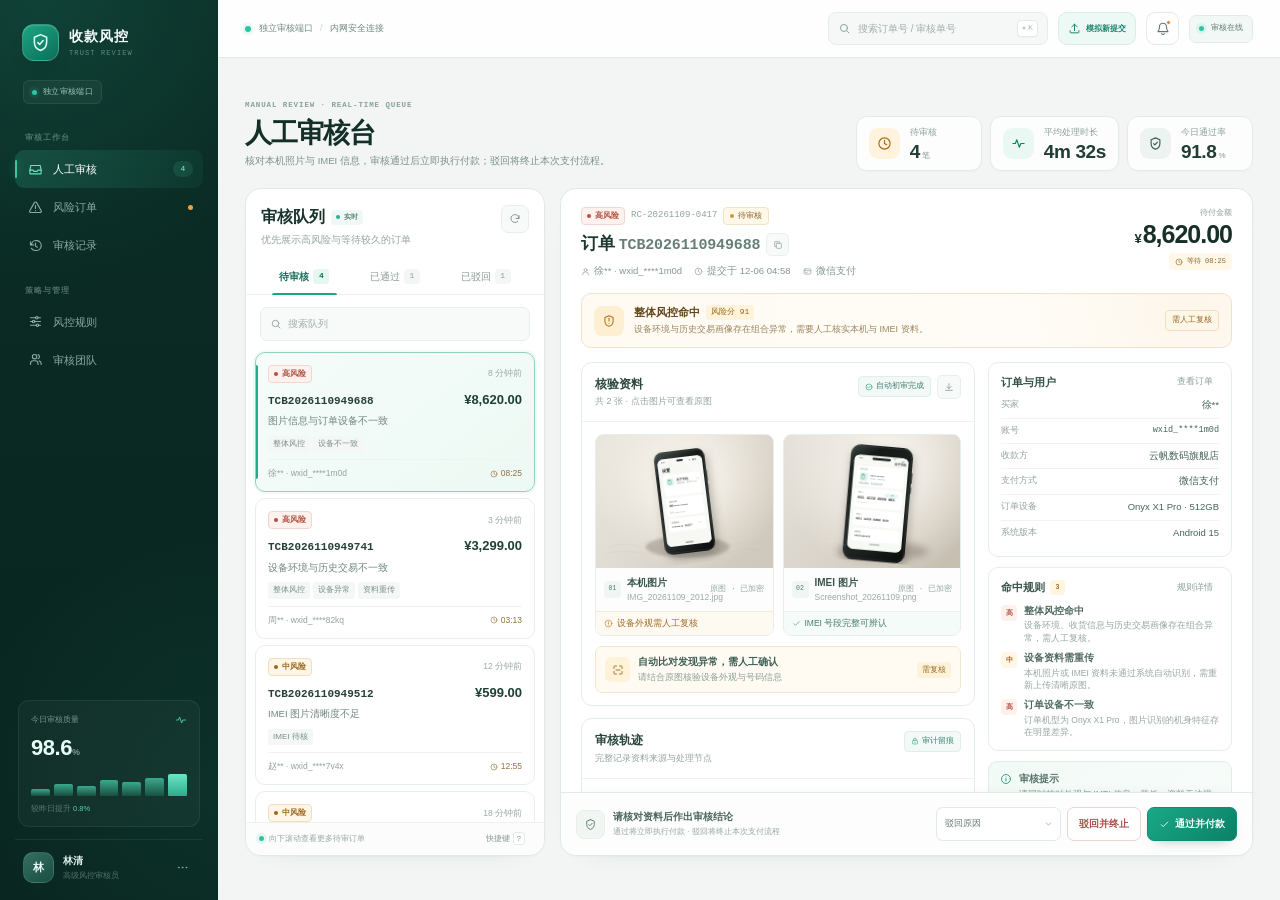
==== review.html @ c455c2e0 "Publish payment risk review prototype" ====
<!doctype html>
<html lang="zh-CN">
<head>
  <meta charset="utf-8">
  <meta name="viewport" content="width=device-width, initial-scale=1">
  <meta name="theme-color" content="#0b2b26">
  <title>人工审核台 · 收款风控</title>
  <link rel="stylesheet" href="assets/styles.css">
</head>
<body class="admin-page">
  <div class="admin-shell">
    <aside class="admin-sidebar">
      <a class="admin-brand" href="review.html" aria-label="收款风控审核台首页">
        <span class="brand-symbol" data-icon="shield-check"></span>
        <span class="brand-copy">
          <strong>收款风控</strong>
          <small>TRUST REVIEW</small>
        </span>
      </a>

      <div class="port-badge">
        <span class="port-live-dot"></span>
        独立审核端口
      </div>

      <nav class="side-nav" aria-label="主导航">
        <p class="side-label">审核工作台</p>
        <button class="side-link is-active" type="button" data-nav="review">
          <span class="side-link-icon" data-icon="inbox"></span>
          <span>人工审核</span>
          <span class="side-count" id="sidePendingCount">0</span>
        </button>
        <button class="side-link" type="button" data-nav="risk">
          <span class="side-link-icon" data-icon="alert-triangle"></span>
          <span>风险订单</span>
          <span class="nav-dot"></span>
        </button>
        <button class="side-link" type="button" data-nav="records">
          <span class="side-link-icon" data-icon="history"></span>
          <span>审核记录</span>
        </button>

        <p class="side-label side-label--spaced">策略与管理</p>
        <button class="side-link" type="button" data-nav="rules">
          <span class="side-link-icon" data-icon="sliders"></span>
          <span>风控规则</span>
        </button>
        <button class="side-link" type="button" data-nav="team">
          <span class="side-link-icon" data-icon="users"></span>
          <span>审核团队</span>
        </button>
      </nav>

      <div class="side-quality">
        <div class="quality-head">
          <span>今日审核质量</span>
          <span data-icon="activity"></span>
        </div>
        <strong>98.6<small>%</small></strong>
        <div class="quality-bars" aria-hidden="true">
          <span style="height: 32%"></span><span style="height: 53%"></span><span style="height: 44%"></span><span style="height: 69%"></span><span style="height: 58%"></span><span style="height: 78%"></span><span style="height: 92%"></span>
        </div>
        <p>较昨日提升 <span>0.8%</span></p>
      </div>

      <div class="sidebar-user">
        <span class="reviewer-avatar">林</span>
        <div>
          <strong>林清</strong>
          <span>高级风控审核员</span>
        </div>
        <button class="side-more" type="button" aria-label="更多账户选项" data-icon="more"></button>
      </div>
    </aside>

    <div class="admin-workspace">
      <header class="admin-topbar">
        <div class="topbar-environment">
          <span class="environment-dot"></span>
          <span class="env-label">独立审核端口</span>
          <span class="environment-divider">/</span>
          <span class="env-extra">内网安全连接</span>
        </div>
        <div class="topbar-actions">
          <label class="global-search">
            <span data-icon="search"></span>
            <input id="globalSearch" type="search" placeholder="搜索订单号 / 审核单号" autocomplete="off">
            <kbd>⌘ K</kbd>
          </label>
          <button class="apply-new-case" id="newSubmittedCase" type="button" title="模拟用户从支付页提交资料">
            <span data-icon="upload"></span>
            <span class="utility-label">模拟新提交</span>
          </button>
          <button class="topbar-icon" id="notificationButton" type="button" aria-label="审核通知">
            <span data-icon="bell"></span>
            <i class="notification-dot"></i>
          </button>
          <span class="topbar-online"><i></i>审核在线</span>
        </div>
      </header>

      <main class="admin-content">
        <section class="admin-heading">
          <div class="admin-heading-copy">
            <p class="admin-eyebrow">MANUAL REVIEW · REAL-TIME QUEUE</p>
            <h1>人工审核台</h1>
            <p>核对本机照片与 IMEI 信息，审核通过后立即执行付款；驳回将终止本次支付流程。</p>
          </div>
          <div class="admin-metrics">
            <article class="admin-metric">
              <span class="metric-icon metric-icon--amber" data-icon="clock"></span>
              <div><span>待审核</span><strong id="metricPending">0<small>笔</small></strong></div>
            </article>
            <article class="admin-metric">
              <span class="metric-icon metric-icon--mint" data-icon="activity"></span>
              <div><span>平均处理时长</span><strong>4m 32s</strong></div>
            </article>
            <article class="admin-metric">
              <span class="metric-icon metric-icon--ink" data-icon="shield-check"></span>
              <div><span>今日通过率</span><strong>91.8<small>%</small></strong></div>
            </article>
          </div>
        </section>

        <section class="review-workbench" aria-label="人工审核工作区">
          <aside class="queue-panel">
            <header class="queue-header">
              <div>
                <div class="queue-title-line">
                  <h2>审核队列</h2>
                  <span class="live-tag"><i></i>实时</span>
                </div>
                <p>优先展示高风险与等待较久的订单</p>
              </div>
              <button class="queue-refresh" id="refreshQueue" type="button" aria-label="刷新审核队列">
                <span data-icon="refresh"></span>
              </button>
            </header>

            <div class="queue-tabs" role="tablist" aria-label="按审核状态筛选">
              <button class="queue-tab is-active" type="button" role="tab" aria-selected="true" data-filter="pending">
                待审核 <span id="pendingTabCount">0</span>
              </button>
              <button class="queue-tab" type="button" role="tab" aria-selected="false" data-filter="approved">
                已通过 <span id="approvedTabCount">0</span>
              </button>
              <button class="queue-tab" type="button" role="tab" aria-selected="false" data-filter="rejected">
                已驳回 <span id="rejectedTabCount">0</span>
              </button>
            </div>

            <label class="queue-search">
              <span data-icon="search"></span>
              <input id="queueSearch" type="search" placeholder="搜索队列" autocomplete="off">
            </label>

            <div class="queue-list" id="queueList" role="list" aria-live="polite"></div>

            <footer class="queue-footer">
              <span><i></i>队列状态已同步</span>
              <button type="button" id="queueHelp">快捷键 <kbd>?</kbd></button>
            </footer>
          </aside>

          <section class="case-panel" id="casePanel" aria-label="审核详情" aria-live="polite">
            <div class="case-loading">
              <span class="spinner"></span>
              正在载入审核资料…
            </div>
          </section>
        </section>
      </main>
    </div>
  </div>

  <dialog class="admin-dialog" id="decisionDialog" aria-labelledby="decisionDialogTitle">
    <div class="admin-dialog-body">
      <div class="dialog-icon" id="decisionDialogIcon"><span data-icon="check"></span></div>
      <p class="dialog-eyebrow" id="decisionDialogEyebrow">APPROVE &amp; PAY</p>
      <h2 id="decisionDialogTitle">确认审核通过？</h2>
      <p class="dialog-lead" id="decisionDialogLead">通过后将立即执行付款，此操作无法撤销。</p>
      <div class="dialog-order-summary">
        <div><span>订单号</span><strong id="dialogOrderNo">TCB2026110949852</strong></div>
        <div><span>支付金额</span><strong id="dialogAmount">¥1,683.00</strong></div>
      </div>
      <div class="dialog-reason is-hidden" id="dialogRejectReason">
        <span>驳回原因</span>
        <strong>—</strong>
      </div>
      <label class="dialog-field">
        <span>审核备注 <em>选填</em></span>
        <textarea id="reviewerNote" rows="3" placeholder="补充说明审核判断，仅内部可见"></textarea>
      </label>
      <div class="admin-dialog-actions">
        <button class="admin-btn admin-btn--secondary" type="button" id="cancelDecision">取消</button>
        <button class="admin-btn admin-btn--primary" type="button" id="confirmDecision">确认通过并付款</button>
      </div>
    </div>
  </dialog>

  <dialog class="image-dialog" id="imageDialog" aria-labelledby="imageDialogTitle">
    <header class="image-dialog-header">
      <div>
        <p>EVIDENCE ORIGINAL</p>
        <h2 id="imageDialogTitle">本机图片</h2>
      </div>
      <div class="image-dialog-tools">
        <span id="imageDimensions">原始画质 · 已加密</span>
        <button type="button" id="closeImageDialog" aria-label="关闭原图">
          <span data-icon="x"></span>
        </button>
      </div>
    </header>
    <div class="image-dialog-stage">
      <img id="imageDialogImage" alt="核验资料原图">
    </div>
    <footer class="image-dialog-footer">
      <div><i></i>审核资料仅限本次核验使用，请勿截屏外传</div>
      <button type="button" id="approveFromImage">通过并付款</button>
    </footer>
  </dialog>

  <div class="admin-toast" id="adminToast" role="status" aria-live="polite"></div>

  <script src="assets/icons.js"></script>
  <script src="assets/store.js"></script>
  <script src="assets/admin.js"></script>
</body>
</html>
---- assets/styles.css ----
/* ==========================================================================
   Payment risk review prototype
   Shared tokens, mobile payment flow and review states
   ========================================================================== */

:root {
  --ink: #142b25;
  --ink-soft: #355149;
  --muted: #6c8179;
  --muted-light: #91a49d;
  --line: #dfeae5;
  --line-strong: #cbdcd4;
  --canvas: #f1f6f3;
  --surface: #ffffff;
  --mint-50: #f1faf6;
  --mint-100: #e2f6ee;
  --mint-200: #c5eddf;
  --mint-500: #27ba93;
  --mint-600: #13a381;
  --mint-700: #0b8068;
  --mint-800: #0c5a4a;
  --green-950: #082f27;
  --pay-green: #24c6a4;
  --pay-green-deep: #0ca684;
  --amber: #b46b09;
  --amber-soft: #fff5df;
  --amber-line: #f1ddb6;
  --danger: #c94b40;
  --danger-soft: #fff0ed;
  --danger-line: #f3d0ca;
  --success: #13846d;
  --success-soft: #e8f8f1;
  --shadow-sm: 0 1px 2px rgba(14, 52, 42, 0.04), 0 6px 18px -14px rgba(14, 52, 42, 0.24);
  --shadow-card: 0 24px 60px -34px rgba(11, 56, 44, 0.28), 0 2px 6px rgba(11, 56, 44, 0.04);
  --shadow-float: 0 18px 50px -20px rgba(8, 47, 39, 0.4);
  --radius-xl: 28px;
  --radius-lg: 22px;
  --radius-md: 16px;
  --radius-sm: 12px;
  --font-sans: "PingFang SC", "Hiragino Sans GB", "Microsoft YaHei", "Noto Sans SC", -apple-system, BlinkMacSystemFont, "Segoe UI", sans-serif;
  --font-mono: "SFMono-Regular", Menlo, Consolas, "Liberation Mono", monospace;
}

*,
*::before,
*::after {
  box-sizing: border-box;
}

html {
  -webkit-text-size-adjust: 100%;
  scroll-behavior: smooth;
}

body {
  margin: 0;
  color: var(--ink);
  background: var(--canvas);
  font-family: var(--font-sans);
  font-size: 15px;
  line-height: 1.55;
  -webkit-font-smoothing: antialiased;
  text-rendering: optimizeLegibility;
}

button,
input,
select,
textarea {
  color: inherit;
  font: inherit;
}

button,
a {
  -webkit-tap-highlight-color: transparent;
}

button {
  border: 0;
  cursor: pointer;
}

a {
  color: inherit;
  text-decoration: none;
}

img,
svg {
  display: block;
}

p,
h1,
h2,
h3,
h4,
figure,
dl,
dd,
ul {
  margin: 0;
}

ul {
  padding: 0;
  list-style: none;
}

::selection {
  color: #fff;
  background: var(--mint-700);
}

:focus-visible {
  outline: 3px solid rgba(22, 147, 116, 0.32);
  outline-offset: 3px;
}

[hidden],
.is-hidden {
  display: none !important;
}

.icon-slot {
  display: inline-flex;
  flex: 0 0 auto;
  align-items: center;
  justify-content: center;
}

.icon-slot .icon {
  width: 1em;
  height: 1em;
}

.sr-only {
  position: absolute !important;
  width: 1px !important;
  height: 1px !important;
  padding: 0 !important;
  margin: -1px !important;
  overflow: hidden !important;
  clip: rect(0, 0, 0, 0) !important;
  white-space: nowrap !important;
  border: 0 !important;
}

.muted {
  color: var(--muted);
}

.mono {
  font-family: var(--font-mono);
  font-variant-numeric: tabular-nums;
}

.btn {
  display: inline-flex;
  min-height: 46px;
  align-items: center;
  justify-content: center;
  gap: 8px;
  padding: 0 18px;
  border: 1px solid transparent;
  border-radius: 14px;
  font-weight: 650;
  line-height: 1;
  transition: transform 160ms ease, background 160ms ease, border-color 160ms ease, box-shadow 160ms ease;
}

.btn:active {
  transform: translateY(1px);
}

.btn:disabled {
  cursor: not-allowed;
  opacity: 0.48;
  transform: none;
}

.btn-primary {
  color: #fff;
  background: linear-gradient(135deg, #17b18c, #0b8068);
  box-shadow: 0 10px 24px -12px rgba(11, 128, 104, 0.7);
}

.btn-primary:hover:not(:disabled) {
  background: linear-gradient(135deg, #1abd97, #0d8e74);
}

.btn-secondary {
  color: var(--ink);
  background: #fff;
  border-color: var(--line);
}

.btn-secondary:hover:not(:disabled) {
  border-color: var(--line-strong);
  background: var(--mint-50);
}

.icon-btn {
  display: inline-flex;
  width: 40px;
  height: 40px;
  align-items: center;
  justify-content: center;
  padding: 0;
  color: inherit;
  background: transparent;
  border-radius: 50%;
  font-size: 20px;
  transition: background 160ms ease, transform 160ms ease;
}

.icon-btn:hover {
  background: rgba(16, 84, 67, 0.08);
}

.icon-btn:active {
  transform: scale(0.96);
}

.spinner {
  width: 18px;
  height: 18px;
  flex: 0 0 auto;
  border: 2px solid currentColor;
  border-right-color: transparent;
  border-radius: 50%;
  animation: spin 760ms linear infinite;
}

@keyframes spin {
  to { transform: rotate(360deg); }
}

@keyframes fade-in {
  from { opacity: 0; }
  to { opacity: 1; }
}

@keyframes rise-in {
  from { opacity: 0; transform: translateY(18px); }
  to { opacity: 1; transform: translateY(0); }
}

@keyframes sheet-in {
  from { opacity: 0; transform: translateY(38px) scale(0.99); }
  to { opacity: 1; transform: translateY(0) scale(1); }
}

@keyframes pulse-ring {
  0% { opacity: 0.42; transform: scale(0.82); }
  70% { opacity: 0; transform: scale(1.22); }
  100% { opacity: 0; transform: scale(1.22); }
}

@keyframes soft-pulse {
  0%, 100% { box-shadow: 0 0 0 0 rgba(29, 173, 139, 0.14); }
  50% { box-shadow: 0 0 0 10px rgba(29, 173, 139, 0); }
}

/* --------------------------------------------------------------------------
   Payment page
   -------------------------------------------------------------------------- */

.pay-page {
  min-height: 100svh;
  overflow-x: hidden;
  color: #fff;
  background: var(--pay-green);
}

.pay-page::before {
  position: fixed;
  z-index: 0;
  inset: 0;
  background:
    radial-gradient(circle at 12% 10%, rgba(255, 255, 255, 0.22), transparent 30%),
    radial-gradient(circle at 88% 0%, rgba(2, 88, 69, 0.22), transparent 32%),
    linear-gradient(145deg, #29cba9 0%, #1dbd9b 45%, #10a885 100%);
  content: "";
  pointer-events: none;
}

.pay-page::after {
  position: fixed;
  z-index: 0;
  inset: 0;
  opacity: 0.1;
  background-image: radial-gradient(rgba(255, 255, 255, 0.9) 0.7px, transparent 0.7px);
  background-size: 18px 18px;
  content: "";
  pointer-events: none;
  mask-image: linear-gradient(to bottom, black, transparent 76%);
}

.pay-shell {
  position: relative;
  z-index: 1;
  display: flex;
  width: min(100%, 480px);
  min-height: 100svh;
  flex-direction: column;
  padding: 0 22px max(28px, env(safe-area-inset-bottom));
  margin: 0 auto;
}

.pay-top {
  display: grid;
  height: 84px;
  grid-template-columns: 44px 1fr 44px;
  align-items: center;
  color: #fff;
}

.pay-top .icon-btn {
  width: 42px;
  height: 42px;
  background: rgba(255, 255, 255, 0.14);
  border: 1px solid rgba(255, 255, 255, 0.2);
  backdrop-filter: blur(10px);
}

.pay-top .icon-btn:hover {
  background: rgba(255, 255, 255, 0.22);
}

.pay-heading {
  text-align: center;
}

.pay-heading span {
  display: block;
  margin-bottom: 1px;
  color: rgba(255, 255, 255, 0.68);
  font-size: 10px;
  font-weight: 650;
  letter-spacing: 0.14em;
}

.pay-heading h1 {
  font-size: 17px;
  font-weight: 650;
  letter-spacing: 0.02em;
}

.pay-content {
  display: flex;
  flex: 1;
  flex-direction: column;
  justify-content: center;
}

.pay-risk-banner {
  display: flex;
  align-items: center;
  gap: 12px;
  padding: 12px 13px 12px 15px;
  margin-bottom: 12px;
  color: #493312;
  background: rgba(255, 249, 233, 0.96);
  border: 1px solid rgba(255, 255, 255, 0.5);
  border-radius: 16px;
  box-shadow: 0 10px 28px -20px rgba(3, 65, 51, 0.5);
  animation: rise-in 480ms 100ms both cubic-bezier(0.2, 0.8, 0.2, 1);
}

.pay-risk-banner .banner-icon {
  display: inline-flex;
  width: 33px;
  height: 33px;
  flex: 0 0 auto;
  align-items: center;
  justify-content: center;
  color: #a36211;
  background: #ffedc9;
  border-radius: 10px;
  font-size: 17px;
}

.pay-risk-banner .banner-copy {
  min-width: 0;
  flex: 1;
}

.pay-risk-banner strong {
  display: block;
  font-size: 12.5px;
  font-weight: 650;
}

.pay-risk-banner span {
  display: block;
  margin-top: 1px;
  color: #876d49;
  font-size: 10.5px;
}

.pay-risk-banner button {
  flex: 0 0 auto;
  padding: 7px 10px;
  color: #6c480f;
  background: #fff;
  border: 1px solid #e8d5ae;
  border-radius: 9px;
  font-size: 11px;
  font-weight: 650;
}

.pay-card {
  position: relative;
  overflow: hidden;
  padding: 22px 24px 20px;
  color: var(--ink);
  background: #fff;
  border-radius: 24px;
  box-shadow: 0 34px 80px -38px rgba(4, 70, 55, 0.6);
  animation: rise-in 600ms 50ms both cubic-bezier(0.2, 0.8, 0.2, 1);
}

.pay-card::before {
  position: absolute;
  top: 0;
  right: 0;
  left: 0;
  height: 3px;
  background: linear-gradient(90deg, #28c2a0, #b8f0df 60%, #28c2a0);
  content: "";
}

.merchant-row {
  display: flex;
  align-items: center;
  gap: 11px;
}

.merchant-mark {
  display: grid;
  width: 38px;
  height: 38px;
  flex: 0 0 auto;
  place-items: center;
  color: #fff;
  background: linear-gradient(145deg, #0e8b70, #09634f);
  border-radius: 12px;
  box-shadow: inset 0 1px 0 rgba(255, 255, 255, 0.22);
  font-family: "Songti SC", "STSong", serif;
  font-size: 18px;
  font-weight: 700;
}

.merchant-info {
  min-width: 0;
  flex: 1;
}

.merchant-info p:first-child {
  color: var(--muted-light);
  font-size: 9.5px;
  font-weight: 600;
  letter-spacing: 0.08em;
}

.merchant-info p:last-child {
  overflow: hidden;
  margin-top: 1px;
  font-size: 13px;
  font-weight: 650;
  text-overflow: ellipsis;
  white-space: nowrap;
}

.status-chip {
  padding: 5px 9px;
  color: #9a6419;
  background: #fff5df;
  border-radius: 999px;
  font-size: 10px;
  font-weight: 650;
}

.order-line {
  display: flex;
  align-items: center;
  justify-content: space-between;
  padding: 16px 0 14px;
  margin-top: 16px;
  border-top: 1px solid #edf1ee;
  color: var(--muted);
  font-size: 10.5px;
}

.order-line .order-code {
  color: var(--ink-soft);
  font-family: var(--font-mono);
  font-size: 10.5px;
  font-weight: 600;
  letter-spacing: 0.01em;
}

.qr-stage {
  display: flex;
  flex-direction: column;
  align-items: center;
  padding: 0 0 8px;
}

.pay-brand {
  display: flex;
  align-items: center;
  gap: 8px;
  margin-bottom: 14px;
  color: #263a33;
  font-size: 12px;
  font-weight: 700;
}

.wechat-mark {
  position: relative;
  display: grid;
  width: 26px;
  height: 26px;
  place-items: center;
  overflow: hidden;
  color: #fff;
  background: #07c160;
  border-radius: 50%;
  font-size: 16px;
}

.wechat-mark::after {
  position: absolute;
  width: 10px;
  height: 8px;
  transform: rotate(36deg);
  background: #11a651;
  border-radius: 1px;
  content: "";
}

.wechat-mark span {
  position: relative;
  z-index: 1;
  margin-top: -1px;
}

.pay-brand small {
  color: #8a9b95;
  font-size: 9px;
  font-weight: 500;
}

.qr-frame {
  position: relative;
  display: grid;
  width: 218px;
  height: 218px;
  place-items: center;
  padding: 13px;
  background: #fff;
  border: 1px solid #e3eae6;
  border-radius: 15px;
  box-shadow: 0 16px 34px -26px rgba(15, 57, 46, 0.33);
}

.qr-frame::before,
.qr-frame::after {
  position: absolute;
  width: 20px;
  height: 20px;
  border-color: var(--mint-500);
  border-style: solid;
  content: "";
}

.qr-frame::before {
  top: -4px;
  left: -4px;
  border-width: 2px 0 0 2px;
  border-radius: 7px 0 0;
}

.qr-frame::after {
  right: -4px;
  bottom: -4px;
  border-width: 0 2px 2px 0;
  border-radius: 0 0 7px;
}

.qr-grid {
  display: grid;
  width: 100%;
  height: 100%;
  grid-template-columns: repeat(37, 1fr);
  grid-template-rows: repeat(37, 1fr);
  overflow: hidden;
  background: #fff;
  border-radius: 2px;
}

.qr-module {
  width: 100%;
  height: 100%;
}

.qr-module.is-dark {
  background: #101513;
}

.qr-logo {
  position: absolute;
  top: 50%;
  left: 50%;
  display: grid;
  width: 38px;
  height: 38px;
  transform: translate(-50%, -50%);
  place-items: center;
  color: #fff;
  background: #07c160;
  border: 4px solid #fff;
  border-radius: 10px;
  box-shadow: 0 4px 10px rgba(4, 53, 37, 0.12);
  font-size: 18px;
  font-weight: 800;
}

.scan-hint {
  margin-top: 11px;
  color: #8a9a94;
  font-size: 10px;
  text-align: center;
}

.receipt-cut {
  position: relative;
  height: 1px;
  margin: 18px -24px;
  background-image: repeating-linear-gradient(90deg, #acd9cb 0, #acd9cb 5px, transparent 5px, transparent 10px);
}

.receipt-cut::before,
.receipt-cut::after {
  position: absolute;
  top: 50%;
  width: 20px;
  height: 20px;
  transform: translateY(-50%);
  background: var(--pay-green);
  border-radius: 50%;
  content: "";
}

.receipt-cut::before { left: -34px; }
.receipt-cut::after { right: -34px; }

.amount-block {
  text-align: center;
  padding-top: 1px;
}

.amount-label {
  display: block;
  margin-bottom: 5px;
  color: #8b9a95;
  font-size: 10px;
  font-weight: 550;
  letter-spacing: 0.08em;
}

.amount-value {
  color: #e24a3f;
  font-family: "DIN Alternate", "SF Pro Display", var(--font-sans);
  font-size: 39px;
  font-weight: 750;
  letter-spacing: -0.035em;
  line-height: 1.12;
  font-variant-numeric: tabular-nums;
}

.amount-value small {
  margin-right: 3px;
  font-size: 22px;
  font-weight: 650;
  letter-spacing: 0;
}

.pay-secure-note {
  display: flex;
  align-items: center;
  justify-content: center;
  gap: 5px;
  margin-top: 14px;
  color: #8b9c95;
  font-size: 9.5px;
}

.pay-secure-note .icon-slot {
  color: #48a68f;
  font-size: 11px;
}

.pay-links {
  display: flex;
  flex-direction: column;
  align-items: center;
  gap: 12px;
  padding: 17px 0 0;
}

.coupon-row {
  display: inline-flex;
  align-items: center;
  gap: 3px;
  padding: 5px 8px;
  color: rgba(255, 255, 255, 0.9);
  background: transparent;
  font-size: 11px;
}

.coupon-row .icon-slot {
  font-size: 13px;
  opacity: 0.7;
}

.support-pill {
  display: inline-flex;
  align-items: center;
  gap: 7px;
  min-height: 35px;
  padding: 0 14px;
  color: #fff;
  background: rgba(255, 255, 255, 0.16);
  border: 1px solid rgba(255, 255, 255, 0.22);
  border-radius: 999px;
  font-size: 11px;
  backdrop-filter: blur(10px);
}

.support-pill:hover {
  background: rgba(255, 255, 255, 0.24);
}

.pay-footer {
  padding-top: 18px;
  color: rgba(255, 255, 255, 0.54);
  font-size: 9px;
  letter-spacing: 0.02em;
  text-align: center;
}

/* Dialog base */
dialog {
  padding: 0;
  color: var(--ink);
  background: transparent;
  border: 0;
}

dialog::backdrop {
  background: rgba(4, 26, 21, 0.58);
  backdrop-filter: blur(8px);
}

dialog[open]::backdrop {
  animation: fade-in 220ms ease both;
}

.dialog-close {
  position: absolute;
  z-index: 3;
  top: 16px;
  right: 16px;
  display: grid;
  width: 32px;
  height: 32px;
  place-items: center;
  color: #748780;
  background: #f3f7f5;
  border-radius: 50%;
  font-size: 17px;
}

.dialog-close:hover {
  color: var(--ink);
  background: #eaf1ed;
}

.risk-dialog {
  width: min(100%, 480px);
  max-width: 480px;
  max-height: calc(100svh - 18px);
  padding: 0;
  margin: auto auto 0;
  overflow: visible;
}

.risk-sheet {
  position: relative;
  max-height: calc(100svh - 18px);
  overflow-x: hidden;
  overflow-y: auto;
  padding: 10px 22px calc(24px + env(safe-area-inset-bottom));
  background: #fff;
  border-radius: 30px 30px 0 0;
  box-shadow: 0 -20px 80px rgba(1, 29, 22, 0.28);
  scrollbar-width: none;
}

.risk-sheet::-webkit-scrollbar {
  display: none;
}

dialog[open] .risk-sheet {
  animation: sheet-in 340ms cubic-bezier(0.2, 0.8, 0.2, 1) both;
}

.sheet-handle {
  width: 38px;
  height: 4px;
  margin: 0 auto 20px;
  background: #dbe5e0;
  border-radius: 999px;
}

.risk-symbol {
  position: relative;
  display: grid;
  width: 78px;
  height: 78px;
  place-items: center;
  margin: 2px auto 18px;
  color: #0c7e68;
  background:
    radial-gradient(circle at 35% 25%, #fff 0, transparent 38%),
    linear-gradient(145deg, #e7f9f1, #cdeee1);
  border: 1px solid #bce4d5;
  border-radius: 26px;
  box-shadow: 0 16px 34px -22px rgba(6, 104, 82, 0.45);
  font-size: 34px;
}

.risk-symbol::before {
  position: absolute;
  inset: -9px;
  border: 1px solid #d8f2e8;
  border-radius: 32px;
  content: "";
}

.risk-symbol::after {
  position: absolute;
  top: 5px;
  right: 5px;
  width: 15px;
  height: 15px;
  background: #e5a033;
  border: 3px solid #fff;
  border-radius: 50%;
  content: "";
  box-shadow: 0 2px 8px rgba(141, 88, 9, 0.2);
}

.risk-tag-row {
  display: flex;
  align-items: center;
  justify-content: center;
  gap: 7px;
  margin-bottom: 10px;
}

.risk-chip {
  display: inline-flex;
  align-items: center;
  gap: 5px;
  padding: 5px 9px;
  color: #8b5811;
  background: var(--amber-soft);
  border: 1px solid var(--amber-line);
  border-radius: 999px;
  font-size: 9.5px;
  font-weight: 650;
}

.risk-chip::before {
  width: 5px;
  height: 5px;
  background: #d79030;
  border-radius: 50%;
  content: "";
}

.risk-case-id {
  color: #91a39c;
  font-family: var(--font-mono);
  font-size: 9px;
}

.risk-sheet h2 {
  font-size: 24px;
  font-weight: 750;
  letter-spacing: -0.035em;
  line-height: 1.3;
  text-align: center;
}

.risk-lead {
  max-width: 350px;
  padding: 0 8px;
  margin: 9px auto 18px;
  color: #6e817a;
  font-size: 12px;
  line-height: 1.7;
  text-align: center;
}

.evidence-requirements {
  display: grid;
  gap: 8px;
  padding: 11px;
  background: #f7faf8;
  border: 1px solid #e7efeb;
  border-radius: 18px;
}

.evidence-requirement {
  display: flex;
  align-items: center;
  gap: 12px;
  padding: 7px;
  background: #fff;
  border: 1px solid #edf2ef;
  border-radius: 13px;
}

.evidence-requirement .mini-photo {
  position: relative;
  width: 58px;
  height: 47px;
  flex: 0 0 auto;
  overflow: hidden;
  background: #e7ece9;
  border-radius: 9px;
}

.evidence-requirement .mini-photo img {
  width: 100%;
  height: 100%;
  object-fit: cover;
}

.evidence-requirement .mini-photo span {
  position: absolute;
  top: 4px;
  left: 4px;
  display: grid;
  width: 15px;
  height: 15px;
  place-items: center;
  color: #fff;
  background: rgba(5, 50, 41, 0.76);
  border-radius: 5px;
  font-family: var(--font-mono);
  font-size: 8px;
  font-weight: 700;
  backdrop-filter: blur(3px);
}

.evidence-requirement h3 {
  margin-bottom: 2px;
  font-size: 12px;
  font-weight: 700;
}

.evidence-requirement p {
  color: #7d8f88;
  font-size: 10px;
  line-height: 1.5;
}

.review-expectation {
  display: flex;
  align-items: center;
  justify-content: center;
  gap: 6px;
  padding: 11px 0 2px;
  color: #648078;
  font-size: 10px;
}

.review-expectation .icon-slot {
  color: var(--mint-700);
  font-size: 13px;
}

.review-expectation strong {
  color: var(--mint-800);
  font-weight: 650;
}

.risk-actions {
  display: grid;
  gap: 8px;
  margin-top: 16px;
}

.risk-actions .btn {
  width: 100%;
  min-height: 49px;
  border-radius: 15px;
  font-size: 13px;
}

.risk-actions .btn-primary .icon-slot {
  font-size: 16px;
}

.risk-privacy {
  padding-bottom: 4px;
  margin-top: 11px;
  color: #99a9a3;
  font-size: 9px;
  line-height: 1.55;
  text-align: center;
}

@media (min-width: 700px) {
  .risk-dialog {
    margin: auto;
    overflow: hidden;
    border-radius: 30px;
  }

  .risk-sheet {
    max-height: min(820px, calc(100svh - 48px));
    border-radius: 30px;
    padding: 10px 26px 26px;
  }

  .sheet-handle {
    margin-bottom: 16px;
  }
}

@media (max-width: 390px) {
  .pay-shell {
    padding-right: 16px;
    padding-left: 16px;
  }

  .pay-card {
    padding-right: 20px;
    padding-left: 20px;
  }

  .receipt-cut {
    margin-right: -20px;
    margin-left: -20px;
  }

  .risk-sheet {
    padding-right: 18px;
    padding-left: 18px;
  }

  .qr-frame {
    width: 202px;
    height: 202px;
  }

  .amount-value {
    font-size: 36px;
  }
}

/* --------------------------------------------------------------------------
   Mobile review flow · shared shell
   -------------------------------------------------------------------------- */

.flow-page {
  min-height: 100svh;
  color: var(--ink);
  background:
    radial-gradient(circle at 8% -5%, rgba(37, 184, 148, 0.08), transparent 33%),
    linear-gradient(180deg, #f4f9f6 0%, #eef4f1 100%);
}

.flow-topbar {
  position: sticky;
  z-index: 30;
  top: 0;
  background: rgba(248, 251, 249, 0.86);
  border-bottom: 1px solid rgba(213, 228, 221, 0.72);
  backdrop-filter: blur(18px);
}

.flow-topbar-inner {
  display: flex;
  width: min(100%, 720px);
  min-height: 70px;
  align-items: center;
  gap: 12px;
  padding: 0 20px;
  margin: 0 auto;
}

.flow-back {
  display: grid;
  width: 38px;
  height: 38px;
  flex: 0 0 auto;
  place-items: center;
  color: var(--ink-soft);
  background: #fff;
  border: 1px solid var(--line);
  border-radius: 12px;
  font-size: 19px;
  box-shadow: var(--shadow-sm);
}

.flow-back:hover {
  background: var(--mint-50);
}

.flow-title {
  min-width: 0;
  flex: 1;
}

.flow-title span {
  display: block;
  color: #89a098;
  font-size: 9px;
  font-weight: 650;
  letter-spacing: 0.1em;
}

.flow-title h1 {
  margin-top: 1px;
  font-size: 16px;
  font-weight: 700;
  letter-spacing: 0.01em;
}

.secure-pill {
  display: inline-flex;
  min-height: 29px;
  align-items: center;
  gap: 5px;
  padding: 0 9px;
  color: #4f7167;
  background: #eef8f4;
  border: 1px solid #dbede6;
  border-radius: 999px;
  font-size: 9px;
  white-space: nowrap;
}

.secure-pill .icon-slot {
  color: var(--mint-700);
  font-size: 11px;
}

.flow-main {
  width: min(100%, 720px);
  padding: 22px 20px 145px;
  margin: 0 auto;
}

.flow-alert {
  position: relative;
  display: flex;
  align-items: flex-start;
  gap: 14px;
  overflow: hidden;
  padding: 22px 22px 20px;
  color: #fff;
  background:
    radial-gradient(circle at 92% 6%, rgba(255, 220, 153, 0.22), transparent 30%),
    linear-gradient(140deg, #0b3b32 0%, #0b5a49 62%, #0e6e59 100%);
  border-radius: 22px;
  box-shadow: 0 24px 50px -32px rgba(5, 72, 57, 0.65);
}

.flow-alert::after {
  position: absolute;
  right: -36px;
  bottom: -80px;
  width: 190px;
  height: 190px;
  border: 1px solid rgba(255, 255, 255, 0.13);
  border-radius: 50%;
  content: "";
  box-shadow: 0 0 0 28px rgba(255, 255, 255, 0.03), 0 0 0 58px rgba(255, 255, 255, 0.025);
}

.alert-mark {
  display: grid;
  width: 45px;
  height: 45px;
  flex: 0 0 auto;
  place-items: center;
  color: #ffe3a9;
  background: rgba(255, 255, 255, 0.1);
  border: 1px solid rgba(255, 255, 255, 0.13);
  border-radius: 14px;
  font-size: 22px;
  backdrop-filter: blur(6px);
}

.alert-copy {
  position: relative;
  z-index: 1;
  min-width: 0;
  flex: 1;
}

.alert-eyebrow {
  display: flex;
  align-items: center;
  gap: 7px;
  margin-bottom: 5px;
  color: #f2ca80;
  font-size: 9px;
  font-weight: 700;
  letter-spacing: 0.11em;
}

.alert-eyebrow::before {
  width: 5px;
  height: 5px;
  background: #eab85e;
  border-radius: 50%;
  content: "";
  box-shadow: 0 0 0 4px rgba(234, 184, 94, 0.12);
}

.flow-alert h2 {
  font-size: 20px;
  font-weight: 700;
  letter-spacing: -0.02em;
}

.flow-alert p {
  max-width: 440px;
  margin-top: 6px;
  color: rgba(255, 255, 255, 0.68);
  font-size: 11px;
  line-height: 1.7;
}

.alert-case-id {
  position: absolute;
  z-index: 1;
  top: 15px;
  right: 17px;
  color: rgba(255, 255, 255, 0.4);
  font-family: var(--font-mono);
  font-size: 8px;
}

.flow-progress {
  display: grid;
  grid-template-columns: repeat(3, 1fr);
  padding: 20px 8px 6px;
}

.progress-step {
  position: relative;
  display: flex;
  flex-direction: column;
  align-items: center;
  gap: 7px;
  color: #93a69f;
  font-size: 9px;
  text-align: center;
}

.progress-step:not(:last-child)::after {
  position: absolute;
  top: 13px;
  left: calc(50% + 20px);
  width: calc(100% - 40px);
  height: 1px;
  background: #d7e5df;
  content: "";
}

.progress-dot {
  position: relative;
  z-index: 1;
  display: grid;
  width: 27px;
  height: 27px;
  place-items: center;
  background: #eef5f1;
  border: 1px solid #dce9e3;
  border-radius: 50%;
  font-family: var(--font-mono);
  font-size: 9px;
  font-weight: 700;
}

.progress-step.is-done {
  color: #5c7b71;
}

.progress-step.is-done .progress-dot {
  color: #fff;
  background: var(--mint-700);
  border-color: var(--mint-700);
  font-size: 13px;
}

.progress-step.is-done:not(:last-child)::after {
  background: linear-gradient(90deg, var(--mint-500), #cae8dc);
}

.progress-step.is-active {
  color: var(--mint-800);
  font-weight: 650;
}

.progress-step.is-active .progress-dot {
  color: var(--mint-800);
  background: #e1f7ef;
  border-color: #a9decc;
  box-shadow: 0 0 0 4px rgba(34, 180, 145, 0.07);
}

.flow-section-intro {
  display: flex;
  align-items: flex-end;
  justify-content: space-between;
  gap: 16px;
  padding: 21px 2px 12px;
}

.flow-section-intro h2 {
  font-size: 18px;
  font-weight: 700;
  letter-spacing: -0.02em;
}

.flow-section-intro p {
  margin-top: 3px;
  color: var(--muted);
  font-size: 11px;
}

.flow-section-intro .step-count {
  flex: 0 0 auto;
  color: var(--muted-light);
  font-family: var(--font-mono);
  font-size: 9px;
}

.upload-card {
  padding: 21px;
  margin-bottom: 14px;
  background: #fff;
  border: 1px solid #e3ece8;
  border-radius: 22px;
  box-shadow: var(--shadow-sm);
}

.upload-card-head {
  display: flex;
  align-items: flex-start;
  gap: 11px;
}

.upload-index {
  display: grid;
  width: 31px;
  height: 31px;
  flex: 0 0 auto;
  place-items: center;
  color: var(--mint-800);
  background: #e9f8f2;
  border: 1px solid #d5ede5;
  border-radius: 10px;
  font-family: var(--font-mono);
  font-size: 10px;
  font-weight: 700;
}

.upload-head-copy {
  min-width: 0;
  flex: 1;
}

.upload-title-line {
  display: flex;
  align-items: center;
  gap: 7px;
}

.upload-title-line h3 {
  font-size: 15px;
  font-weight: 700;
}

.required-pill {
  padding: 2px 6px;
  color: #9e6210;
  background: #fff4dd;
  border-radius: 5px;
  font-size: 8px;
  font-weight: 650;
}

.upload-head-copy > p {
  margin-top: 3px;
  color: var(--muted);
  font-size: 10.5px;
  line-height: 1.55;
}

.example-link {
  display: inline-flex;
  min-height: 29px;
  flex: 0 0 auto;
  align-items: center;
  gap: 3px;
  padding: 0 8px;
  color: #427166;
  background: #f4f9f7;
  border: 1px solid #e2ece8;
  border-radius: 8px;
  font-size: 9px;
}

.example-link:hover {
  background: #eaf7f2;
}

.upload-grid {
  display: grid;
  grid-template-columns: minmax(0, 1fr) 168px;
  gap: 12px;
  margin-top: 14px;
}

.upload-drop {
  position: relative;
  display: grid;
  min-height: 192px;
  overflow: hidden;
  place-items: center;
  padding: 18px;
  color: #668178;
  background:
    radial-gradient(circle at 50% 20%, rgba(35, 180, 144, 0.055), transparent 45%),
    #f8fbf9;
  border: 1.5px dashed #bed8ce;
  border-radius: 16px;
  cursor: pointer;
  transition: border-color 160ms ease, background 160ms ease, transform 160ms ease;
}

.upload-drop:hover,
.upload-drop.is-dragging {
  background: #f1faf6;
  border-color: var(--mint-500);
}

.upload-drop.has-image {
  padding: 0;
  background: #dfe9e4;
  border-style: solid;
  border-color: #d8e5df;
}

.upload-drop.has-error {
  border-color: var(--danger);
  background: #fff8f7;
}

.upload-drop.is-loading {
  pointer-events: none;
}

.upload-drop.is-loading::after {
  position: absolute;
  inset: 0;
  display: grid;
  place-items: center;
  color: #2e5a4d;
  background: rgba(247, 251, 249, 0.86);
  content: "正在处理图片…";
  font-size: 10px;
  font-weight: 600;
  backdrop-filter: blur(3px);
}

.drop-empty {
  display: flex;
  align-items: center;
  flex-direction: column;
  text-align: center;
}

.drop-icon {
  display: grid;
  width: 45px;
  height: 45px;
  margin-bottom: 10px;
  place-items: center;
  color: var(--mint-700);
  background: #e4f6ef;
  border: 1px solid #d5ede5;
  border-radius: 14px;
  font-size: 21px;
}

.drop-empty strong {
  color: #375850;
  font-size: 11.5px;
  font-weight: 650;
}

.drop-empty span {
  margin-top: 4px;
  color: #92a59e;
  font-size: 9px;
}

.drop-browse {
  margin-top: 11px;
  padding: 5px 9px;
  color: #0e7e68;
  background: #fff;
  border: 1px solid #d8ebe4;
  border-radius: 7px;
  font-size: 9px;
  font-weight: 600;
}

.drop-preview {
  position: absolute;
  inset: 0;
  background: #dce6e1;
}

.drop-preview img {
  width: 100%;
  height: 100%;
  object-fit: cover;
}

.drop-preview::after {
  position: absolute;
  inset: 0;
  background: linear-gradient(180deg, transparent 58%, rgba(2, 24, 19, 0.52));
  content: "";
}

.preview-caption {
  position: absolute;
  z-index: 1;
  right: 11px;
  bottom: 9px;
  left: 11px;
  display: flex;
  align-items: center;
  justify-content: space-between;
  gap: 8px;
  color: #fff;
  font-size: 9px;
}

.preview-caption span {
  overflow: hidden;
  text-overflow: ellipsis;
  white-space: nowrap;
}

.preview-caption em {
  flex: 0 0 auto;
  padding: 3px 6px;
  background: rgba(255, 255, 255, 0.18);
  border: 1px solid rgba(255, 255, 255, 0.2);
  border-radius: 5px;
  font-style: normal;
  backdrop-filter: blur(4px);
}

.remove-image {
  position: absolute;
  z-index: 3;
  top: 8px;
  right: 8px;
  display: grid;
  width: 25px;
  height: 25px;
  place-items: center;
  color: #fff;
  background: rgba(7, 31, 25, 0.58);
  border: 1px solid rgba(255, 255, 255, 0.22);
  border-radius: 50%;
  font-size: 13px;
  backdrop-filter: blur(8px);
}

.remove-image:hover {
  background: rgba(7, 31, 25, 0.78);
}

.upload-note {
  display: flex;
  align-items: center;
  gap: 5px;
  margin-top: 8px;
  color: #9aaba5;
  font-size: 8.5px;
}

.upload-note .icon-slot {
  color: #74988d;
  font-size: 10px;
}

.upload-error {
  padding: 7px 9px;
  margin-top: 7px;
  color: #a54137;
  background: #fff2ef;
  border: 1px solid #f3d6d0;
  border-radius: 8px;
  font-size: 9px;
  line-height: 1.5;
}

.example-panel {
  display: flex;
  flex-direction: column;
  overflow: hidden;
  background: #f7faf8;
  border: 1px solid #e8f0ec;
  border-radius: 16px;
}

.example-photo {
  position: relative;
  min-height: 99px;
  flex: 0 0 auto;
  overflow: hidden;
  background: #dce6e1;
}

.example-photo img {
  width: 100%;
  height: 100%;
  min-height: 99px;
  object-fit: cover;
  transition: transform 400ms ease;
}

.example-panel:hover .example-photo img {
  transform: scale(1.025);
}

.example-photo span {
  position: absolute;
  top: 7px;
  left: 7px;
  padding: 3px 6px;
  color: #fff;
  background: rgba(5, 51, 41, 0.72);
  border-radius: 5px;
  font-size: 8px;
  font-weight: 600;
  letter-spacing: 0.04em;
  backdrop-filter: blur(5px);
}

.example-notes {
  display: flex;
  flex: 1;
  flex-direction: column;
  justify-content: center;
  gap: 6px;
  padding: 11px 12px;
}

.example-notes h4 {
  color: #506d64;
  font-size: 9px;
  font-weight: 700;
  letter-spacing: 0.02em;
}

.example-notes ul {
  display: grid;
  gap: 5px;
}

.example-notes li {
  display: flex;
  align-items: flex-start;
  gap: 5px;
  color: #7b9189;
  font-size: 8.5px;
  line-height: 1.4;
}

.example-notes li::before {
  width: 4px;
  height: 4px;
  flex: 0 0 auto;
  margin-top: 4px;
  background: #65b49f;
  border-radius: 50%;
  content: "";
}

.photo-tips {
  margin-top: 12px;
  border-top: 1px solid #edf2ef;
}

.photo-tips summary {
  display: flex;
  align-items: center;
  gap: 5px;
  padding: 11px 0 0;
  color: #5d786f;
  font-size: 9.5px;
  cursor: pointer;
  list-style: none;
}

.photo-tips summary::-webkit-details-marker {
  display: none;
}

.photo-tips summary .icon-slot {
  color: #80a298;
  font-size: 10px;
  transition: transform 160ms ease;
}

.photo-tips[open] summary .icon-slot {
  transform: rotate(180deg);
}

.photo-tips .tips-body {
  display: grid;
  gap: 5px;
  padding: 8px 0 1px 15px;
  color: #80948c;
  font-size: 9px;
  line-height: 1.6;
}

.photo-tips .tips-body span {
  display: list-item;
  list-style: disc;
}

.consent-row {
  display: flex;
  align-items: flex-start;
  gap: 9px;
  padding: 4px 4px 0;
  color: #758b83;
  font-size: 9.5px;
  line-height: 1.6;
}

.consent-row input {
  width: 15px;
  height: 15px;
  flex: 0 0 auto;
  margin: 1px 0 0;
  accent-color: var(--mint-700);
}

.consent-row a {
  color: var(--mint-700);
  font-weight: 600;
}

.submit-dock {
  position: fixed;
  z-index: 25;
  right: 16px;
  bottom: max(14px, env(safe-area-inset-bottom));
  left: 16px;
  display: flex;
  width: min(calc(100% - 32px), 680px);
  align-items: center;
  gap: 12px;
  padding: 11px 12px 11px 16px;
  margin: 0 auto;
  background: rgba(255, 255, 255, 0.93);
  border: 1px solid rgba(216, 231, 224, 0.9);
  border-radius: 18px;
  box-shadow: 0 20px 50px -20px rgba(9, 56, 44, 0.38), 0 1px 0 rgba(255, 255, 255, 0.9) inset;
  backdrop-filter: blur(18px);
}

.dock-note {
  min-width: 0;
  flex: 1;
}

.dock-note span {
  display: flex;
  align-items: center;
  gap: 4px;
  color: #82978f;
  font-size: 8.5px;
  white-space: nowrap;
}

.dock-note span .icon-slot {
  color: #559587;
  font-size: 10px;
}

.dock-note strong {
  display: block;
  margin-top: 2px;
  color: #3e6056;
  font-size: 10.5px;
  font-weight: 650;
  white-space: nowrap;
}

.submit-dock .btn {
  min-width: 156px;
  min-height: 45px;
  gap: 7px;
  padding: 0 17px;
  border-radius: 13px;
  font-size: 12px;
}

.submit-dock .btn .icon-slot {
  font-size: 15px;
}

.submit-dock .btn.is-loading .icon-slot {
  display: none;
}

.flow-footer-note {
  padding: 16px 0 0;
  color: #9aaca5;
  font-size: 8.5px;
  text-align: center;
}

/* Example media dialogs */
.media-dialog {
  width: min(calc(100% - 28px), 520px);
  max-height: calc(100svh - 28px);
  margin: auto;
  overflow: hidden;
  background: #fff;
  border-radius: 24px;
  box-shadow: 0 36px 90px rgba(2, 28, 21, 0.4);
}

.media-dialog[open] {
  animation: rise-in 220ms ease both;
}

.media-dialog-content {
  max-height: calc(100svh - 28px);
  overflow-y: auto;
  padding: 22px;
}

.media-dialog-head {
  display: flex;
  align-items: flex-start;
  justify-content: space-between;
  gap: 12px;
  margin-bottom: 14px;
}

.media-dialog-head span {
  color: var(--muted-light);
  font-size: 9px;
  font-weight: 650;
  letter-spacing: 0.08em;
}

.media-dialog-head h2 {
  margin-top: 2px;
  font-size: 19px;
  font-weight: 700;
}

.media-dialog-image {
  overflow: hidden;
  background: #e8eeeb;
  border-radius: 16px;
}

.media-dialog-image img {
  width: 100%;
  aspect-ratio: 4 / 3;
  object-fit: cover;
}

.media-dialog-caption {
  padding: 13px 2px 4px;
}

.media-dialog-caption h3 {
  font-size: 12px;
  font-weight: 650;
}

.media-dialog-caption ul {
  display: grid;
  gap: 5px;
  padding-top: 8px;
}

.media-dialog-caption li {
  display: flex;
  gap: 7px;
  color: #6f867e;
  font-size: 10px;
  line-height: 1.55;
}

.media-dialog-caption li::before {
  width: 5px;
  height: 5px;
  flex: 0 0 auto;
  margin-top: 5px;
  background: var(--mint-500);
  border-radius: 50%;
  content: "";
}

.media-dialog .btn {
  width: 100%;
  margin-top: 16px;
}

/* --------------------------------------------------------------------------
   Waiting, success and rejected states
   -------------------------------------------------------------------------- */

.wait-main {
  width: min(100%, 560px);
  padding: 24px 20px 52px;
  margin: 0 auto;
}

.wait-card {
  overflow: hidden;
  background: #fff;
  border: 1px solid #e1ebe6;
  border-radius: 28px;
  box-shadow: var(--shadow-card);
  animation: rise-in 480ms cubic-bezier(0.2, 0.8, 0.2, 1) both;
}

.wait-hero {
  position: relative;
  overflow: hidden;
  padding: 35px 26px 25px;
  text-align: center;
  background:
    radial-gradient(circle at 50% 0%, rgba(42, 187, 151, 0.16), transparent 46%),
    linear-gradient(180deg, #f9fdfb, #fff 82%);
}

.wait-hero::before {
  position: absolute;
  top: -83px;
  left: 50%;
  width: 270px;
  height: 270px;
  transform: translateX(-50%);
  border: 1px solid rgba(37, 180, 146, 0.08);
  border-radius: 50%;
  content: "";
  box-shadow: 0 0 0 38px rgba(37, 180, 146, 0.025), 0 0 0 76px rgba(37, 180, 146, 0.017);
}

.status-visual {
  position: relative;
  display: grid;
  width: 82px;
  height: 82px;
  place-items: center;
  margin: 1px auto 21px;
  color: #fff;
  background: linear-gradient(145deg, #25b993, #0d836b);
  border-radius: 27px;
  box-shadow: 0 18px 34px -18px rgba(8, 111, 88, 0.66);
  font-size: 33px;
}

.status-visual::before,
.status-visual::after {
  position: absolute;
  inset: -10px;
  border: 1px solid rgba(34, 178, 142, 0.22);
  border-radius: 34px;
  content: "";
  animation: pulse-ring 2.6s ease-out infinite;
}

.status-visual::after {
  animation-delay: 1.3s;
}

.status-visual .status-dot {
  position: absolute;
  top: -2px;
  right: -2px;
  width: 17px;
  height: 17px;
  background: #e5a038;
  border: 3px solid #fff;
  border-radius: 50%;
}

.status-visual.is-success {
  background: linear-gradient(145deg, #1aac88, #08745f);
}

.status-visual.is-success::before,
.status-visual.is-success::after {
  animation: none;
  border-color: rgba(31, 173, 136, 0.14);
}

.status-visual.is-danger {
  color: #c34a3f;
  background: linear-gradient(145deg, #fff0ed, #ffe2dd);
  border: 1px solid #f3cec7;
  box-shadow: 0 18px 34px -22px rgba(144, 47, 39, 0.38);
}

.status-visual.is-danger::before,
.status-visual.is-danger::after {
  animation: none;
  border-color: rgba(199, 74, 61, 0.12);
}

.status-kicker {
  display: inline-flex;
  align-items: center;
  gap: 6px;
  margin-bottom: 8px;
  color: var(--mint-700);
  font-size: 9px;
  font-weight: 700;
  letter-spacing: 0.1em;
}

.status-kicker::before {
  width: 5px;
  height: 5px;
  background: currentColor;
  border-radius: 50%;
  content: "";
  animation: soft-pulse 2s infinite;
}

.status-kicker.is-danger {
  color: var(--danger);
}

.wait-hero h1 {
  font-size: 25px;
  font-weight: 750;
  letter-spacing: -0.035em;
  line-height: 1.33;
}

.wait-lead {
  max-width: 380px;
  padding: 0 8px;
  margin: 9px auto 0;
  color: #71867e;
  font-size: 11px;
  line-height: 1.7;
}

.review-live {
  display: inline-flex;
  align-items: center;
  gap: 8px;
  padding: 8px 12px;
  margin-top: 16px;
  color: #3b6156;
  background: #f2faf6;
  border: 1px solid #dfefe8;
  border-radius: 999px;
  font-size: 9.5px;
}

.review-live .live-dot {
  width: 6px;
  height: 6px;
  background: #22b38e;
  border-radius: 50%;
  box-shadow: 0 0 0 4px rgba(34, 179, 142, 0.11);
}

.review-live strong {
  color: var(--mint-800);
  font-family: var(--font-mono);
  font-weight: 650;
}

.wait-body {
  padding: 0 24px 24px;
}

.review-timeline {
  padding: 20px 2px 10px;
  border-top: 1px solid #edf2ef;
}

.timeline-item {
  position: relative;
  display: grid;
  min-height: 54px;
  grid-template-columns: 24px minmax(0, 1fr) auto;
  gap: 11px;
  color: #94a59f;
}

.timeline-item:not(:last-child)::before {
  position: absolute;
  top: 21px;
  bottom: 2px;
  left: 11px;
  width: 1px;
  background: #dfece6;
  content: "";
}

.timeline-dot {
  position: relative;
  z-index: 1;
  display: grid;
  width: 23px;
  height: 23px;
  place-items: center;
  background: #f1f6f3;
  border: 1px solid #dce9e3;
  border-radius: 50%;
  font-size: 12px;
}

.timeline-item.is-done .timeline-dot {
  color: #fff;
  background: var(--mint-600);
  border-color: var(--mint-600);
}

.timeline-item.is-done:not(:last-child)::before {
  background: #bfe4d7;
}

.timeline-item.is-active .timeline-dot {
  color: var(--mint-700);
  background: #e6f8f1;
  border-color: #9fd8c6;
  box-shadow: 0 0 0 4px rgba(33, 177, 140, 0.07);
}

.timeline-item.is-active .timeline-dot::after {
  width: 7px;
  height: 7px;
  background: currentColor;
  border-radius: 50%;
  content: "";
  animation: soft-pulse 1.7s infinite;
}

.timeline-copy h3 {
  margin-top: 1px;
  color: #38574e;
  font-size: 11px;
  font-weight: 650;
}

.timeline-item:not(.is-done):not(.is-active) .timeline-copy h3 {
  color: #92a49d;
}

.timeline-copy p {
  margin-top: 2px;
  color: #93a59e;
  font-size: 9px;
  line-height: 1.5;
}

.timeline-status {
  align-self: start;
  padding: 3px 7px;
  margin-top: 1px;
  color: #16856d;
  background: #eaf8f2;
  border-radius: 5px;
  font-size: 8px;
  white-space: nowrap;
}

.order-receipt {
  overflow: hidden;
  padding: 16px 17px;
  margin-top: 8px;
  background:
    radial-gradient(circle at 95% 10%, rgba(39, 184, 148, 0.08), transparent 32%),
    #f7faf8;
  border: 1px solid #e7efeb;
  border-radius: 16px;
}

.order-receipt-head {
  display: flex;
  align-items: flex-start;
  justify-content: space-between;
  gap: 14px;
  padding-bottom: 12px;
  border-bottom: 1px dashed #dbe7e1;
}

.receipt-label {
  color: #8ea099;
  font-size: 8.5px;
}

.order-receipt-head strong {
  display: block;
  margin-top: 2px;
  color: #36564c;
  font-family: var(--font-mono);
  font-size: 11px;
  font-weight: 600;
}

.order-receipt-head .receipt-amount {
  flex: 0 0 auto;
  color: #243e36;
  font-size: 21px;
  font-weight: 750;
  letter-spacing: -0.03em;
}

.order-receipt-head .receipt-amount span {
  margin-right: 1px;
  font-size: 12px;
}

.order-receipt-meta {
  display: grid;
  gap: 6px;
  padding-top: 11px;
}

.order-receipt-meta div {
  display: flex;
  align-items: center;
  justify-content: space-between;
  gap: 12px;
  color: #7c9089;
  font-size: 9px;
}

.order-receipt-meta dd {
  color: #48665d;
  font-weight: 550;
}

.wait-actions {
  display: grid;
  grid-template-columns: 1fr 1.2fr;
  gap: 9px;
  padding-top: 17px;
}

.wait-actions .btn {
  width: 100%;
  min-height: 44px;
  border-radius: 13px;
  font-size: 11px;
}

.wait-actions .btn .icon-slot {
  font-size: 14px;
}

.help-strip {
  display: flex;
  align-items: center;
  gap: 11px;
  padding: 15px 17px;
  margin-top: 14px;
  color: #4a6b60;
  background: rgba(255, 255, 255, 0.68);
  border: 1px solid #e1ebe6;
  border-radius: 16px;
  backdrop-filter: blur(8px);
}

.help-strip .help-icon {
  display: grid;
  width: 33px;
  height: 33px;
  flex: 0 0 auto;
  place-items: center;
  color: var(--mint-700);
  background: #e8f7f1;
  border-radius: 10px;
  font-size: 16px;
}

.help-strip div {
  flex: 1;
}

.help-strip strong {
  display: block;
  font-size: 10px;
  font-weight: 650;
}

.help-strip p {
  margin-top: 1px;
  color: #8a9d96;
  font-size: 8.5px;
}

.help-strip button {
  color: var(--mint-700);
  background: transparent;
  font-size: 9px;
  font-weight: 600;
}

.result-summary {
  padding: 4px 0 0;
}

.result-badge {
  display: inline-flex;
  align-items: center;
  gap: 5px;
  padding: 5px 9px;
  margin-bottom: 12px;
  color: #107e66;
  background: #e9f8f2;
  border: 1px solid #d5efe5;
  border-radius: 999px;
  font-size: 9px;
  font-weight: 650;
}

.result-badge.is-danger {
  color: #b44238;
  background: #fff1ee;
  border-color: #f3d6d1;
}

.toast {
  position: fixed;
  z-index: 100;
  right: 20px;
  bottom: 28px;
  left: 20px;
  width: fit-content;
  max-width: calc(100% - 40px);
  padding: 11px 16px;
  margin: 0 auto;
  color: #fff;
  background: rgba(11, 43, 36, 0.92);
  border: 1px solid rgba(255, 255, 255, 0.12);
  border-radius: 999px;
  box-shadow: 0 14px 35px rgba(4, 33, 26, 0.28);
  opacity: 0;
  pointer-events: none;
  transform: translateY(10px);
  transition: opacity 180ms ease, transform 180ms ease;
  font-size: 10px;
  text-align: center;
  backdrop-filter: blur(12px);
}

.toast.is-visible {
  opacity: 1;
  transform: translateY(0);
}

.result-amount {
  padding: 11px 0 16px;
  color: #1e3d34;
  font-family: "DIN Alternate", var(--font-sans);
  font-size: 34px;
  font-weight: 750;
  letter-spacing: -0.035em;
  text-align: center;
}

.result-amount span {
  margin-right: 2px;
  font-size: 19px;
}

.result-amount small {
  display: block;
  margin-top: 3px;
  color: #879b93;
  font-family: var(--font-sans);
  font-size: 9px;
  font-weight: 500;
  letter-spacing: 0;
}

.reject-reason {
  padding: 14px 15px;
  margin: 2px 0 14px;
  background: #fff8f6;
  border: 1px solid #f5ddd8;
  border-radius: 14px;
}

.reject-reason span {
  display: block;
  color: #b3685e;
  font-size: 8px;
  font-weight: 650;
  letter-spacing: 0.05em;
}

.reject-reason strong {
  display: block;
  margin-top: 3px;
  color: #7d3d35;
  font-size: 11px;
  font-weight: 650;
}

.reject-reason p {
  margin-top: 5px;
  color: #a0746e;
  font-size: 9px;
  line-height: 1.55;
}

.terminal-note {
  display: flex;
  align-items: flex-start;
  gap: 7px;
  padding: 10px 11px;
  margin-bottom: 3px;
  color: #9a685f;
  background: #fbf5f3;
  border-radius: 10px;
  font-size: 9px;
  line-height: 1.55;
}

.terminal-note .icon-slot {
  flex: 0 0 auto;
  margin-top: 1px;
  color: #bd776b;
  font-size: 12px;
}

@media (max-width: 540px) {
  .flow-topbar-inner {
    min-height: 64px;
    padding: 0 16px;
  }

  .flow-title h1 {
    font-size: 15px;
  }

  .secure-pill {
    padding: 0 7px;
    font-size: 8px;
  }

  .flow-main {
    padding: 16px 15px 144px;
  }

  .flow-alert {
    padding: 18px 16px 17px;
    border-radius: 19px;
  }

  .alert-mark {
    width: 39px;
    height: 39px;
    border-radius: 12px;
    font-size: 19px;
  }

  .flow-alert h2 {
    font-size: 18px;
  }

  .alert-case-id {
    display: none;
  }

  .flow-progress {
    padding-right: 0;
    padding-left: 0;
  }

  .flow-section-intro {
    padding: 18px 2px 10px;
  }

  .upload-card {
    padding: 17px 15px;
    border-radius: 19px;
  }

  .upload-grid {
    grid-template-columns: 1fr;
    gap: 9px;
  }

  .upload-drop {
    min-height: 166px;
  }

  .example-panel {
    display: grid;
    grid-template-columns: 94px minmax(0, 1fr);
    min-height: 77px;
  }

  .example-photo {
    min-height: 77px;
  }

  .example-photo img {
    min-height: 77px;
    height: 77px;
  }

  .example-notes {
    gap: 4px;
    padding: 9px 11px;
  }

  .example-notes h4 {
    display: none;
  }

  .example-notes ul {
    gap: 3px;
  }

  .example-notes li {
    font-size: 8px;
  }

  .submit-dock {
    right: 12px;
    left: 12px;
    width: calc(100% - 24px);
    padding-left: 13px;
  }

  .dock-note strong {
    font-size: 9.5px;
  }

  .submit-dock .btn {
    min-width: 142px;
    padding: 0 13px;
    font-size: 11px;
  }

  .wait-main {
    padding: 16px 14px 40px;
  }

  .wait-card {
    border-radius: 24px;
  }

  .wait-hero {
    padding: 29px 20px 22px;
  }

  .wait-hero h1 {
    font-size: 23px;
  }

  .wait-body {
    padding: 0 17px 18px;
  }

  .status-visual {
    width: 74px;
    height: 74px;
    margin-bottom: 19px;
    border-radius: 24px;
    font-size: 30px;
  }

  .timeline-item {
    gap: 9px;
  }
}

@media (prefers-reduced-motion: reduce) {
  *,
  *::before,
  *::after {
    scroll-behavior: auto !important;
    animation-duration: 0.01ms !important;
    animation-iteration-count: 1 !important;
    transition-duration: 0.01ms !important;
  }
}

/* --------------------------------------------------------------------------
   Independent review console
   -------------------------------------------------------------------------- */

.admin-page {
  min-height: 100svh;
  overflow-x: hidden;
  color: #17322b;
  background: #f2f5f3;
  font-size: 13px;
}

.admin-shell {
  display: grid;
  min-height: 100svh;
  grid-template-columns: 236px minmax(0, 1fr);
}

.admin-sidebar {
  position: sticky;
  z-index: 20;
  top: 0;
  display: flex;
  height: 100svh;
  flex-direction: column;
  overflow: hidden;
  padding: 24px 15px 17px;
  color: #d4ebe3;
  background:
    radial-gradient(circle at 18% 0%, rgba(50, 191, 153, 0.15), transparent 31%),
    radial-gradient(circle at 100% 88%, rgba(32, 146, 118, 0.11), transparent 32%),
    linear-gradient(180deg, #0a2c25 0%, #09251f 100%);
}

.admin-sidebar::before {
  position: absolute;
  top: 0;
  right: 0;
  left: 0;
  height: 100%;
  opacity: 0.055;
  background-image: radial-gradient(#dcfff3 0.7px, transparent 0.7px);
  background-size: 14px 14px;
  content: "";
  pointer-events: none;
  mask-image: linear-gradient(to bottom, black 0%, transparent 67%);
}

.admin-brand {
  position: relative;
  z-index: 1;
  display: flex;
  align-items: center;
  gap: 10px;
  padding: 0 7px;
  color: #fff;
}

.brand-symbol {
  display: grid;
  width: 37px;
  height: 37px;
  flex: 0 0 auto;
  place-items: center;
  color: #d7fff3;
  background: linear-gradient(145deg, #1da684, #0c6d59);
  border: 1px solid rgba(200, 255, 238, 0.2);
  border-radius: 12px;
  box-shadow: 0 10px 22px -14px rgba(0, 0, 0, 0.9), inset 0 1px 0 rgba(255, 255, 255, 0.15);
  font-size: 21px;
}

.brand-copy {
  display: block;
  min-width: 0;
}

.brand-copy strong {
  display: block;
  color: #f7fffc;
  font-size: 14px;
  font-weight: 700;
  letter-spacing: 0.06em;
}

.brand-copy small {
  display: block;
  margin-top: 1px;
  color: rgba(191, 225, 214, 0.48);
  font-family: var(--font-mono);
  font-size: 7px;
  letter-spacing: 0.16em;
}

.port-badge {
  position: relative;
  z-index: 1;
  display: flex;
  width: fit-content;
  align-items: center;
  gap: 6px;
  padding: 5px 8px;
  margin: 19px 8px 7px;
  color: #99c9ba;
  background: rgba(255, 255, 255, 0.045);
  border: 1px solid rgba(197, 238, 225, 0.08);
  border-radius: 6px;
  font-size: 8px;
  letter-spacing: 0.04em;
}

.port-live-dot,
.environment-dot,
.topbar-online i,
.queue-footer i,
.image-dialog-footer i {
  display: inline-block;
  width: 5px;
  height: 5px;
  flex: 0 0 auto;
  background: #2ec69f;
  border-radius: 50%;
  box-shadow: 0 0 0 3px rgba(46, 198, 159, 0.1);
}

.side-nav {
  position: relative;
  z-index: 1;
  display: flex;
  flex: 1;
  flex-direction: column;
  padding-top: 10px;
}

.side-label {
  padding: 0 10px;
  margin: 11px 0 6px;
  color: rgba(186, 220, 209, 0.38);
  font-size: 7.5px;
  font-weight: 650;
  letter-spacing: 0.12em;
}

.side-label--spaced {
  margin-top: 21px;
}

.side-link {
  position: relative;
  display: grid;
  width: 100%;
  min-height: 38px;
  grid-template-columns: 20px minmax(0, 1fr) auto;
  align-items: center;
  gap: 8px;
  padding: 0 10px;
  color: rgba(211, 235, 227, 0.65);
  background: transparent;
  border-radius: 9px;
  font-size: 10.5px;
  text-align: left;
  transition: color 150ms ease, background 150ms ease;
}

.side-link:hover {
  color: #f3fffb;
  background: rgba(255, 255, 255, 0.045);
}

.side-link.is-active {
  color: #fff;
  background: linear-gradient(90deg, rgba(61, 199, 162, 0.18), rgba(61, 199, 162, 0.06));
}

.side-link.is-active::before {
  position: absolute;
  top: 10px;
  bottom: 10px;
  left: 0;
  width: 2px;
  background: #39c7a1;
  border-radius: 2px;
  content: "";
  box-shadow: 0 0 9px rgba(57, 199, 161, 0.5);
}

.side-link-icon {
  display: inline-flex;
  align-items: center;
  justify-content: center;
  font-size: 15px;
}

.side-link.is-active .side-link-icon {
  color: #6fe0c0;
}

.side-count {
  min-width: 20px;
  padding: 2px 6px;
  color: #8bf0d3;
  background: rgba(70, 210, 171, 0.13);
  border-radius: 999px;
  font-family: var(--font-mono);
  font-size: 8px;
  text-align: center;
}

.nav-dot {
  width: 5px;
  height: 5px;
  background: #e8a446;
  border-radius: 50%;
}

.side-quality {
  position: relative;
  z-index: 1;
  padding: 13px 12px 11px;
  margin: 14px 3px 12px;
  background: rgba(255, 255, 255, 0.035);
  border: 1px solid rgba(210, 241, 232, 0.07);
  border-radius: 11px;
}

.quality-head {
  display: flex;
  align-items: center;
  justify-content: space-between;
  color: rgba(197, 229, 219, 0.55);
  font-size: 8px;
}

.quality-head .icon-slot {
  color: #4ecbae;
  font-size: 12px;
}

.side-quality > strong {
  display: block;
  margin: 5px 0 7px;
  color: #e8fff8;
  font-family: "DIN Alternate", var(--font-sans);
  font-size: 22px;
  font-weight: 650;
  letter-spacing: -0.02em;
}

.side-quality > strong small {
  color: rgba(212, 245, 235, 0.55);
  font-size: 9px;
}

.quality-bars {
  display: flex;
  height: 24px;
  align-items: flex-end;
  gap: 4px;
}

.quality-bars span {
  flex: 1;
  min-height: 3px;
  background: linear-gradient(to top, rgba(47, 190, 154, 0.2), rgba(75, 219, 181, 0.7));
  border-radius: 2px 2px 1px 1px;
}

.quality-bars span:last-child {
  background: linear-gradient(to top, #2bad8b, #6ce4c5);
}

.side-quality p {
  margin-top: 7px;
  color: rgba(189, 222, 212, 0.42);
  font-size: 7.5px;
}

.side-quality p span {
  color: #5ad3b4;
}

.sidebar-user {
  position: relative;
  z-index: 1;
  display: flex;
  align-items: center;
  gap: 9px;
  padding: 12px 8px 0;
  border-top: 1px solid rgba(197, 234, 223, 0.08);
}

.reviewer-avatar {
  display: grid;
  width: 31px;
  height: 31px;
  flex: 0 0 auto;
  place-items: center;
  color: #eafff8;
  background: linear-gradient(145deg, #346f61, #1a4e42);
  border: 1px solid rgba(196, 238, 225, 0.13);
  border-radius: 10px;
  font-size: 11px;
  font-weight: 650;
}

.sidebar-user > div {
  min-width: 0;
  flex: 1;
}

.sidebar-user strong {
  display: block;
  color: #e6f8f2;
  font-size: 9.5px;
  font-weight: 600;
}

.sidebar-user > div span {
  display: block;
  margin-top: 1px;
  color: rgba(190, 222, 212, 0.4);
  font-size: 7.5px;
}

.side-more {
  display: grid;
  width: 25px;
  height: 25px;
  place-items: center;
  color: rgba(211, 238, 230, 0.4);
  background: transparent;
  border-radius: 6px;
  font-size: 13px;
}

.side-more:hover {
  color: #e8fff8;
  background: rgba(255, 255, 255, 0.06);
}

.admin-workspace {
  min-width: 0;
}

.admin-topbar {
  position: sticky;
  z-index: 18;
  top: 0;
  display: flex;
  min-height: 58px;
  align-items: center;
  justify-content: space-between;
  gap: 18px;
  padding: 0 27px;
  background: rgba(255, 255, 255, 0.88);
  border-bottom: 1px solid #e1e9e5;
  backdrop-filter: blur(16px);
}

.topbar-environment {
  display: flex;
  align-items: center;
  gap: 7px;
  color: #71877f;
  font-size: 9px;
}

.environment-dot {
  width: 6px;
  height: 6px;
  margin-right: 1px;
}

.environment-divider {
  color: #c5d1cc;
}

.topbar-actions {
  display: flex;
  align-items: center;
  gap: 10px;
}

.global-search {
  display: flex;
  width: 258px;
  height: 33px;
  align-items: center;
  gap: 7px;
  padding: 0 9px;
  color: #8ca099;
  background: #f6f8f7;
  border: 1px solid #e6ece9;
  border-radius: 8px;
  transition: width 160ms ease, border-color 160ms ease, background 160ms ease;
}

.global-search:focus-within {
  width: 300px;
  background: #fff;
  border-color: #b9dbcf;
  box-shadow: 0 0 0 3px rgba(35, 162, 130, 0.06);
}

.global-search .icon-slot {
  font-size: 13px;
}

.global-search input {
  min-width: 0;
  flex: 1;
  padding: 0;
  background: transparent;
  border: 0;
  outline: 0;
  font-size: 9px;
}

.global-search input::placeholder,
.queue-search input::placeholder {
  color: #a1b0aa;
}

.global-search kbd {
  padding: 2px 4px;
  color: #a0b1ab;
  background: #fff;
  border: 1px solid #e4ebe7;
  border-radius: 4px;
  font-family: var(--font-sans);
  font-size: 7px;
  box-shadow: 0 1px 1px rgba(21, 52, 43, 0.03);
}

.topbar-icon {
  position: relative;
  display: grid;
  width: 33px;
  height: 33px;
  place-items: center;
  color: #5f786f;
  background: #fff;
  border: 1px solid #e3ebe7;
  border-radius: 9px;
  font-size: 14px;
}

.apply-new-case {
  display: inline-flex;
  width: auto;
  height: 33px;
  align-items: center;
  justify-content: center;
  gap: 5px;
  padding: 0 9px;
  place-items: center;
  color: #1b826c;
  background: #edf9f4;
  border: 1px solid #d9eee6;
  border-radius: 9px;
  font-size: 8px;
  font-weight: 600;
  white-space: nowrap;
}

.apply-new-case .icon-slot {
  font-size: 13px;
}

.utility-label {
  line-height: 1;
}

.apply-new-case:hover {
  background: #e3f6ee;
  border-color: #bde3d6;
}

.topbar-icon:hover {
  background: #f5faf7;
}

.notification-dot {
  position: absolute;
  top: 7px;
  right: 7px;
  width: 5px;
  height: 5px;
  background: #d98231;
  border: 1px solid #fff;
  border-radius: 50%;
}

.topbar-online {
  display: flex;
  min-height: 28px;
  align-items: center;
  gap: 7px;
  padding: 0 9px;
  color: #5f786f;
  background: #f2f8f5;
  border: 1px solid #e2ece7;
  border-radius: 7px;
  font-size: 8px;
}

.admin-content {
  width: 100%;
  max-width: 1700px;
  padding: 23px 27px 25px;
  margin: 0 auto;
}

.admin-heading {
  display: flex;
  min-height: 90px;
  align-items: flex-end;
  justify-content: space-between;
  gap: 30px;
  margin-bottom: 17px;
}

.admin-heading-copy {
  padding-bottom: 2px;
}

.admin-eyebrow {
  margin-bottom: 5px;
  color: #89a198;
  font-family: var(--font-mono);
  font-size: 7.5px;
  font-weight: 650;
  letter-spacing: 0.12em;
}

.admin-heading h1 {
  color: #142f28;
  font-size: 27px;
  font-weight: 750;
  letter-spacing: -0.04em;
  line-height: 1.2;
}

.admin-heading-copy > p:last-child {
  max-width: 590px;
  margin-top: 5px;
  color: #7d9189;
  font-size: 9.5px;
  line-height: 1.55;
}

.admin-metrics {
  display: flex;
  gap: 8px;
}

.admin-metric {
  display: flex;
  min-width: 139px;
  align-items: center;
  gap: 10px;
  padding: 9px 12px;
  background: rgba(255, 255, 255, 0.86);
  border: 1px solid #e3ebe7;
  border-radius: 11px;
  box-shadow: 0 1px 2px rgba(13, 47, 38, 0.025);
}

.metric-icon {
  display: grid;
  width: 31px;
  height: 31px;
  flex: 0 0 auto;
  place-items: center;
  border-radius: 9px;
  font-size: 15px;
}

.metric-icon--amber {
  color: #a46815;
  background: #fff3dd;
}

.metric-icon--mint {
  color: #147d66;
  background: #e9f8f2;
}

.metric-icon--ink {
  color: #365d52;
  background: #edf3f0;
}

.admin-metric div > span {
  display: block;
  color: #8da199;
  font-size: 7.5px;
  white-space: nowrap;
}

.admin-metric div > strong {
  display: flex;
  align-items: baseline;
  gap: 2px;
  margin-top: 2px;
  color: #213d34;
  font-family: "DIN Alternate", var(--font-sans);
  font-size: 18px;
  font-weight: 700;
  letter-spacing: -0.02em;
  line-height: 1;
  white-space: nowrap;
}

.admin-metric div > strong small {
  color: #849a91;
  font-family: var(--font-sans);
  font-size: 8px;
  font-weight: 500;
}

.review-workbench {
  display: grid;
  height: calc(100svh - 232px);
  min-height: 560px;
  grid-template-columns: 318px minmax(0, 1fr);
  gap: 15px;
  align-items: stretch;
}

.queue-panel,
.case-panel {
  min-width: 0;
  overflow: hidden;
  background: #fff;
  border: 1px solid #e0e9e4;
  border-radius: 16px;
  box-shadow: 0 1px 2px rgba(15, 51, 41, 0.025), 0 10px 32px -30px rgba(15, 51, 41, 0.3);
}

.queue-panel {
  display: flex;
  flex-direction: column;
}

.queue-header {
  display: flex;
  align-items: flex-start;
  justify-content: space-between;
  gap: 10px;
  padding: 16px 15px 12px;
}

.queue-title-line {
  display: flex;
  align-items: center;
  gap: 7px;
}

.queue-title-line h2 {
  font-size: 14px;
  font-weight: 700;
  letter-spacing: -0.01em;
}

.live-tag {
  display: inline-flex;
  align-items: center;
  gap: 4px;
  padding: 2px 5px;
  color: #5e887c;
  background: #f0f8f5;
  border-radius: 4px;
  font-size: 7px;
  font-weight: 600;
}

.live-tag i {
  width: 4px;
  height: 4px;
  background: #2bb48f;
  border-radius: 50%;
  animation: soft-pulse 2s infinite;
}

.queue-header p {
  margin-top: 3px;
  color: #94a69f;
  font-size: 8px;
}

.queue-refresh {
  display: grid;
  width: 28px;
  height: 28px;
  flex: 0 0 auto;
  place-items: center;
  color: #779087;
  background: #f7faf8;
  border: 1px solid #e8efeb;
  border-radius: 7px;
  font-size: 12px;
}

.queue-refresh:hover {
  color: #1c7e68;
  background: #edf8f3;
}

.queue-refresh.is-spinning .icon {
  animation: spin 650ms linear;
}

.queue-tabs {
  display: flex;
  gap: 2px;
  padding: 0 12px;
  border-bottom: 1px solid #edf2ef;
}

.queue-tab {
  position: relative;
  display: flex;
  flex: 1;
  align-items: center;
  justify-content: center;
  gap: 4px;
  padding: 9px 2px 10px;
  color: #8a9e96;
  background: transparent;
  font-size: 8.5px;
  white-space: nowrap;
}

.queue-tab span {
  display: inline-grid;
  min-width: 16px;
  height: 15px;
  place-items: center;
  padding: 0 4px;
  color: #8da098;
  background: #f3f6f4;
  border-radius: 4px;
  font-family: var(--font-mono);
  font-size: 7px;
}

.queue-tab.is-active {
  color: #196e5b;
  font-weight: 650;
}

.queue-tab.is-active::after {
  position: absolute;
  right: 12px;
  bottom: -1px;
  left: 12px;
  height: 2px;
  background: #1aa884;
  border-radius: 2px 2px 0 0;
  content: "";
}

.queue-tab.is-active span {
  color: #13755f;
  background: #e6f6f0;
}

.queue-search {
  display: flex;
  height: 31px;
  align-items: center;
  gap: 6px;
  padding: 0 9px;
  margin: 11px 12px 8px;
  color: #91a49d;
  background: #f8faf9;
  border: 1px solid #e8efeb;
  border-radius: 7px;
}

.queue-search:focus-within {
  background: #fff;
  border-color: #beddd2;
}

.queue-search .icon-slot {
  font-size: 12px;
}

.queue-search input {
  width: 100%;
  padding: 0;
  background: transparent;
  border: 0;
  outline: 0;
  font-size: 8.5px;
}

.queue-list {
  flex: 1;
  overflow-y: auto;
  padding: 2px 9px 10px;
  background: linear-gradient(to bottom, #fff 0%, #fff calc(100% - 20px), rgba(255, 255, 255, 0) 100%);
  scrollbar-width: thin;
  scrollbar-color: #d6e3dd transparent;
}

.queue-list::-webkit-scrollbar,
.case-scroll::-webkit-scrollbar {
  width: 5px;
}

.queue-list::-webkit-scrollbar-thumb,
.case-scroll::-webkit-scrollbar-thumb {
  background: #dbe7e1;
  border-radius: 8px;
}

.queue-item {
  position: relative;
  display: block;
  width: 100%;
  padding: 10px 11px 9px;
  margin-bottom: 6px;
  color: inherit;
  background: #fff;
  border: 1px solid #e8efeb;
  border-radius: 10px;
  text-align: left;
  transition: border-color 150ms ease, background 150ms ease, transform 150ms ease, box-shadow 150ms ease;
}

.queue-item:hover {
  background: #fbfdfc;
  border-color: #cddfd8;
  transform: translateY(-1px);
}

.queue-item.is-active {
  background: linear-gradient(145deg, #f5fcf9, #edf9f4);
  border-color: #8fd3bf;
  box-shadow: 0 0 0 2px rgba(35, 174, 138, 0.06);
}

.queue-item.is-active::before {
  position: absolute;
  top: 12px;
  bottom: 12px;
  left: 0;
  width: 2px;
  background: #1fae88;
  border-radius: 0 3px 3px 0;
  content: "";
}

.queue-item-top {
  display: flex;
  align-items: center;
  justify-content: space-between;
  gap: 8px;
}

.risk-badge {
  display: inline-flex;
  align-items: center;
  gap: 4px;
  padding: 2px 5px;
  color: #b05242;
  background: #fff1ed;
  border: 1px solid #f2d7d0;
  border-radius: 4px;
  font-size: 7px;
  font-weight: 650;
  line-height: 1.5;
}

.risk-badge::before {
  width: 4px;
  height: 4px;
  background: currentColor;
  border-radius: 50%;
  content: "";
}

.risk-badge--medium {
  color: #9b671c;
  background: #fff6e8;
  border-color: #f1dfbf;
}

.risk-badge--status-approved {
  color: #187861;
  background: #ebf9f3;
  border-color: #d5eee4;
}

.risk-badge--status-rejected {
  color: #9c594f;
  background: #fbf3f1;
  border-color: #efded9;
}

.queue-item-time {
  color: #9baba5;
  font-size: 7.5px;
  white-space: nowrap;
}

.queue-order-row {
  display: flex;
  align-items: baseline;
  justify-content: space-between;
  gap: 9px;
  margin-top: 7px;
}

.queue-order-row strong {
  overflow: hidden;
  color: #263f37;
  font-family: var(--font-mono);
  font-size: 9.5px;
  font-weight: 600;
  text-overflow: ellipsis;
  white-space: nowrap;
}

.queue-order-row em {
  flex: 0 0 auto;
  color: #1e4036;
  font-size: 12px;
  font-style: normal;
  font-weight: 700;
}

.queue-summary {
  overflow: hidden;
  margin-top: 4px;
  color: #6f857d;
  font-size: 8px;
  text-overflow: ellipsis;
  white-space: nowrap;
}

.queue-tags {
  display: flex;
  flex-wrap: wrap;
  gap: 3px;
  margin-top: 7px;
}

.queue-tags span {
  padding: 2px 4px;
  color: #799087;
  background: #f4f7f5;
  border-radius: 3px;
  font-size: 6.5px;
}

.queue-item-footer {
  display: flex;
  align-items: center;
  justify-content: space-between;
  gap: 8px;
  padding-top: 7px;
  margin-top: 7px;
  color: #93a59e;
  border-top: 1px solid #eff3f1;
  font-size: 7px;
}

.queue-wait {
  display: inline-flex;
  align-items: center;
  gap: 3px;
  color: #92703d;
}

.queue-wait .icon-slot {
  font-size: 8px;
}

.queue-empty {
  display: flex;
  min-height: 240px;
  align-items: center;
  justify-content: center;
  flex-direction: column;
  padding: 25px;
  color: #8b9e97;
  text-align: center;
}

.queue-empty .empty-icon {
  display: grid;
  width: 43px;
  height: 43px;
  margin-bottom: 10px;
  place-items: center;
  color: #6fa493;
  background: #eff8f4;
  border-radius: 12px;
  font-size: 19px;
}

.queue-empty strong {
  color: #60786f;
  font-size: 10px;
}

.queue-empty p {
  margin-top: 3px;
  font-size: 8px;
}

.queue-footer {
  display: flex;
  align-items: center;
  justify-content: space-between;
  gap: 10px;
  padding: 9px 13px;
  color: #96a7a1;
  background: #fbfcfb;
  border-top: 1px solid #edf2ef;
  font-size: 7px;
}

.queue-footer > span {
  display: flex;
  align-items: center;
  gap: 5px;
}

.queue-footer button {
  color: #82978f;
  background: transparent;
  font-size: 7px;
}

.queue-footer kbd {
  padding: 1px 3px;
  background: #fff;
  border: 1px solid #e3ebe7;
  border-radius: 3px;
  font-family: var(--font-sans);
  font-size: 6.5px;
}

.case-panel {
  position: relative;
  display: flex;
  flex-direction: column;
}

.case-loading {
  display: flex;
  flex: 1;
  align-items: center;
  justify-content: center;
  gap: 9px;
  color: #82978f;
  font-size: 10px;
}

.case-loading .spinner {
  width: 16px;
  height: 16px;
  color: #1e8c73;
}

.case-scroll {
  flex: 1;
  overflow-y: auto;
  scrollbar-width: thin;
  scrollbar-color: #d6e3dd transparent;
}

.case-header {
  display: flex;
  align-items: flex-start;
  justify-content: space-between;
  gap: 24px;
  padding: 18px 20px 15px;
}

.case-header-main {
  min-width: 0;
  flex: 1;
}

.case-title-line {
  display: flex;
  align-items: center;
  flex-wrap: wrap;
  gap: 6px;
}

.case-code {
  color: #91a39c;
  font-family: var(--font-mono);
  font-size: 7.5px;
}

.case-status-chip {
  display: inline-flex;
  align-items: center;
  gap: 4px;
  padding: 2px 6px;
  color: #866328;
  background: #fff8e8;
  border: 1px solid #f1e3c8;
  border-radius: 4px;
  font-size: 7px;
}

.case-status-chip::before {
  width: 4px;
  height: 4px;
  background: #d69738;
  border-radius: 50%;
  content: "";
}

.case-status-chip.is-approved {
  color: #15755e;
  background: #edf9f4;
  border-color: #d7eee5;
}

.case-status-chip.is-approved::before {
  background: #2aab86;
}

.case-status-chip.is-rejected {
  color: #9b5147;
  background: #fbf1ef;
  border-color: #f0dcd7;
}

.case-status-chip.is-rejected::before {
  background: #c76c5d;
}

.case-order-line {
  display: flex;
  align-items: center;
  flex-wrap: wrap;
  gap: 6px;
  margin-top: 6px;
}

.case-order-line h2 {
  color: #1e3830;
  font-size: 17px;
  font-weight: 700;
  letter-spacing: -0.02em;
}

.case-order-line h2 span {
  color: #667f76;
  font-family: var(--font-mono);
  font-size: 15px;
  font-weight: 600;
  letter-spacing: -0.01em;
}

.copy-order {
  display: inline-flex;
  width: 23px;
  height: 23px;
  align-items: center;
  justify-content: center;
  color: #91a59d;
  background: #f7faf8;
  border: 1px solid #e9efec;
  border-radius: 5px;
  font-size: 10px;
}

.copy-order:hover {
  color: #1a7d66;
  background: #eef9f4;
}

.case-meta {
  display: flex;
  align-items: center;
  flex-wrap: wrap;
  gap: 5px 12px;
  margin-top: 6px;
  color: #849990;
  font-size: 8px;
}

.case-meta span {
  display: inline-flex;
  align-items: center;
  gap: 4px;
}

.case-meta .icon-slot {
  color: #8ca39a;
  font-size: 9px;
}

.case-amount {
  flex: 0 0 auto;
  text-align: right;
}

.case-amount > span:first-child {
  display: block;
  color: #8da098;
  font-size: 7.5px;
}

.case-amount > strong {
  display: block;
  margin-top: 1px;
  color: #182f28;
  font-family: "DIN Alternate", var(--font-sans);
  font-size: 25px;
  font-weight: 750;
  letter-spacing: -0.04em;
  line-height: 1.15;
}

.case-amount > strong small {
  margin-right: 2px;
  font-size: 13px;
  font-weight: 600;
}

.sla-badge {
  display: inline-flex;
  align-items: center;
  gap: 4px;
  padding: 3px 6px;
  margin-top: 5px;
  color: #8c6526;
  background: #fff8e9;
  border-radius: 4px;
  font-family: var(--font-mono);
  font-size: 7px;
}

.sla-badge .icon-slot {
  font-size: 8px;
}

.sla-badge.is-resolved {
  color: #137660;
  background: #eef9f4;
}

.risk-summary {
  display: flex;
  align-items: center;
  gap: 10px;
  padding: 10px 12px;
  margin: 0 20px 14px;
  background:
    radial-gradient(circle at 94% 14%, rgba(225, 161, 66, 0.08), transparent 28%),
    linear-gradient(90deg, #fffbf3, #fffdf9);
  border: 1px solid #f0e2c8;
  border-radius: 10px;
}

.risk-summary-icon {
  display: grid;
  width: 30px;
  height: 30px;
  flex: 0 0 auto;
  place-items: center;
  color: #ae721f;
  background: #ffefd2;
  border-radius: 8px;
  font-size: 14px;
}

.risk-summary-copy {
  min-width: 0;
  flex: 1;
}

.risk-summary-title {
  display: flex;
  align-items: center;
  flex-wrap: wrap;
  gap: 6px;
}

.risk-summary-title strong {
  color: #614519;
  font-size: 9px;
  font-weight: 650;
}

.risk-score {
  padding: 1px 5px;
  color: #9c6412;
  background: #fff3dc;
  border-radius: 3px;
  font-family: var(--font-mono);
  font-size: 6.5px;
}

.risk-summary-copy p {
  overflow: hidden;
  margin-top: 2px;
  color: #9a825c;
  font-size: 7.5px;
  text-overflow: ellipsis;
  white-space: nowrap;
}

.risk-audit-label {
  flex: 0 0 auto;
  padding: 3px 6px;
  color: #956528;
  background: rgba(255, 247, 230, 0.8);
  border: 1px solid #efdfc1;
  border-radius: 4px;
  font-size: 6.5px;
  white-space: nowrap;
}

.case-content-grid {
  display: grid;
  grid-template-columns: minmax(0, 1fr) 264px;
  gap: 13px;
  padding: 0 20px 18px;
  align-items: start;
}

.review-panel {
  overflow: hidden;
  margin-bottom: 12px;
  background: #fff;
  border: 1px solid #e6eeea;
  border-radius: 11px;
}

.panel-heading {
  display: flex;
  align-items: flex-start;
  justify-content: space-between;
  gap: 14px;
  padding: 12px 13px;
  border-bottom: 1px solid #eef3f0;
}

.panel-heading h3 {
  color: #2a463d;
  font-size: 10.5px;
  font-weight: 700;
}

.panel-heading p {
  margin-top: 2px;
  color: #94a59f;
  font-size: 7.5px;
}

.panel-tools {
  display: flex;
  align-items: center;
  gap: 6px;
}

.auto-check {
  display: inline-flex;
  align-items: center;
  gap: 3px;
  padding: 3px 6px;
  color: #3d7e6e;
  background: #f2f9f6;
  border: 1px solid #e1efe9;
  border-radius: 4px;
  font-size: 6.5px;
  white-space: nowrap;
}

.auto-check .icon-slot {
  color: #28a47f;
  font-size: 8px;
}

.panel-icon-btn {
  display: grid;
  width: 24px;
  height: 24px;
  place-items: center;
  color: #80968e;
  background: #f8faf9;
  border: 1px solid #e8efec;
  border-radius: 5px;
  font-size: 10px;
}

.panel-icon-btn:hover {
  color: #177a64;
  background: #eef8f4;
}

.evidence-grid {
  display: grid;
  grid-template-columns: repeat(2, minmax(0, 1fr));
  gap: 9px;
  padding: 12px 13px 10px;
}

.evidence-card {
  overflow: hidden;
  background: #fcfdfc;
  border: 1px solid #e8efeb;
  border-radius: 8px;
}

.evidence-media {
  position: relative;
  display: block;
  width: 100%;
  aspect-ratio: 4 / 3;
  overflow: hidden;
  padding: 0;
  background: #e9eeeb;
}

.evidence-media img {
  width: 100%;
  height: 100%;
  object-fit: cover;
  transition: transform 350ms ease;
}

.evidence-media:hover img {
  transform: scale(1.025);
}

.evidence-media::after {
  position: absolute;
  inset: 0;
  background: linear-gradient(180deg, transparent 60%, rgba(7, 27, 21, 0.23));
  content: "";
  opacity: 0;
  transition: opacity 160ms ease;
}

.evidence-media:hover::after {
  opacity: 1;
}

.zoom-hint {
  position: absolute;
  z-index: 1;
  right: 6px;
  bottom: 6px;
  display: inline-flex;
  align-items: center;
  gap: 3px;
  padding: 3px 5px;
  color: #fff;
  background: rgba(9, 38, 30, 0.64);
  border: 1px solid rgba(255, 255, 255, 0.15);
  border-radius: 4px;
  opacity: 0;
  font-size: 6.5px;
  transition: opacity 160ms ease;
  backdrop-filter: blur(5px);
}

.evidence-media:hover .zoom-hint {
  opacity: 1;
}

.evidence-caption {
  display: flex;
  align-items: center;
  justify-content: space-between;
  gap: 6px;
  padding: 7px 8px;
}

.evidence-title {
  display: flex;
  min-width: 0;
  align-items: center;
  gap: 6px;
}

.evidence-number {
  display: grid;
  width: 17px;
  height: 17px;
  flex: 0 0 auto;
  place-items: center;
  color: #527a6e;
  background: #f0f6f3;
  border-radius: 4px;
  font-family: var(--font-mono);
  font-size: 6.5px;
}

.evidence-title strong {
  display: block;
  color: #38564c;
  font-size: 8px;
  font-weight: 650;
}

.evidence-title div span {
  display: block;
  overflow: hidden;
  max-width: 150px;
  margin-top: 1px;
  color: #9aaba5;
  font-size: 6.5px;
  text-overflow: ellipsis;
  white-space: nowrap;
}

.evidence-quality {
  flex: 0 0 auto;
  color: #98aaa3;
  font-family: var(--font-mono);
  font-size: 6px;
}

.evidence-status {
  display: flex;
  align-items: center;
  gap: 4px;
  padding: 5px 8px;
  color: #487d6d;
  background: #f4fbf8;
  border-top: 1px solid #ebf2ee;
  font-size: 6.5px;
}

.evidence-status .icon-slot {
  color: #2ba981;
  font-size: 7px;
}

.evidence-status.is-warning {
  color: #9a6a25;
  background: #fffaf1;
  border-top-color: #f4ead7;
}

.evidence-status.is-warning .icon-slot {
  color: #c18738;
}

.compare-bar {
  display: flex;
  align-items: center;
  gap: 8px;
  padding: 8px 9px;
  margin: 0 13px 12px;
  background: #f5faf7;
  border: 1px solid #e5f0eb;
  border-radius: 7px;
}

.compare-bar.is-warning {
  background: #fffbf3;
  border-color: #f2e6cf;
}

.compare-icon {
  display: grid;
  width: 25px;
  height: 25px;
  flex: 0 0 auto;
  place-items: center;
  color: #2d8a73;
  background: #e6f6ef;
  border-radius: 6px;
  font-size: 12px;
}

.compare-bar.is-warning .compare-icon {
  color: #9e6c24;
  background: #fff2d9;
}

.compare-copy {
  min-width: 0;
  flex: 1;
}

.compare-copy strong {
  display: block;
  color: #3a5c51;
  font-size: 7.5px;
  font-weight: 650;
}

.compare-copy p {
  overflow: hidden;
  margin-top: 1px;
  color: #8ba098;
  font-size: 6.5px;
  text-overflow: ellipsis;
  white-space: nowrap;
}

.compare-result {
  flex: 0 0 auto;
  padding: 2px 5px;
  color: #1f846d;
  background: #e9f8f2;
  border-radius: 3px;
  font-size: 6.5px;
}

.compare-bar.is-warning .compare-result {
  color: #9a6e28;
  background: #fff2da;
}

.audit-timeline {
  display: grid;
  gap: 0;
  padding: 12px 13px 5px;
}

.audit-step {
  position: relative;
  display: grid;
  min-height: 35px;
  grid-template-columns: 16px minmax(0, 1fr) auto;
  align-items: start;
  gap: 7px;
}

.audit-step:not(:last-child)::before {
  position: absolute;
  top: 13px;
  bottom: 2px;
  left: 5px;
  width: 1px;
  background: #e1ece6;
  content: "";
}

.audit-dot {
  position: relative;
  z-index: 1;
  width: 11px;
  height: 11px;
  margin-top: 1px;
  background: #fff;
  border: 2px solid #c9ded5;
  border-radius: 50%;
}

.audit-step.is-current .audit-dot {
  background: #e6f8f1;
  border-color: #28ad88;
  box-shadow: 0 0 0 3px rgba(40, 173, 136, 0.07);
}

.audit-step.is-done .audit-dot {
  background: #3eb494;
  border-color: #3eb494;
}

.audit-step strong {
  display: block;
  color: #45645a;
  font-size: 7.5px;
  font-weight: 600;
}

.audit-step p {
  margin-top: 1px;
  color: #94a69f;
  font-size: 6.5px;
}

.audit-step time {
  color: #a0afa9;
  font-family: var(--font-mono);
  font-size: 6px;
}

.side-info-stack {
  display: grid;
  gap: 10px;
}

.detail-card {
  padding: 11px 12px;
  background: #fff;
  border: 1px solid #e6eeea;
  border-radius: 10px;
}

.detail-card-head {
  display: flex;
  align-items: center;
  justify-content: space-between;
  gap: 8px;
  margin-bottom: 8px;
}

.detail-card-head h3 {
  display: flex;
  align-items: center;
  gap: 5px;
  color: #345249;
  font-size: 9px;
  font-weight: 700;
}

.detail-card-head h3 span {
  display: grid;
  min-width: 15px;
  height: 15px;
  place-items: center;
  padding: 0 3px;
  color: #a16a1d;
  background: #fff5e1;
  border-radius: 4px;
  font-family: var(--font-mono);
  font-size: 6.5px;
}

.detail-card-head button {
  color: #8ba098;
  background: transparent;
  font-size: 6.5px;
}

.detail-card-head button:hover {
  color: #1a7e67;
}

.detail-list {
  display: grid;
  gap: 0;
}

.detail-list > div {
  display: grid;
  grid-template-columns: 66px minmax(0, 1fr);
  gap: 8px;
  padding: 5px 0;
  border-top: 1px solid #f0f4f2;
}

.detail-list > div:first-child {
  padding-top: 0;
  border-top: 0;
}

.detail-list dt {
  color: #93a59f;
  font-size: 7px;
}

.detail-list dd {
  overflow: hidden;
  color: #46645a;
  font-size: 7.5px;
  text-align: right;
  text-overflow: ellipsis;
  white-space: nowrap;
}

.detail-list dd.mono {
  font-family: var(--font-mono);
  font-size: 6.8px;
}

.signal-list {
  display: grid;
  gap: 7px;
}

.signal-item {
  display: flex;
  align-items: flex-start;
  gap: 7px;
}

.severity {
  display: grid;
  width: 16px;
  height: 16px;
  flex: 0 0 auto;
  place-items: center;
  margin-top: 1px;
  border-radius: 4px;
  font-size: 6.5px;
  font-weight: 700;
}

.severity--high {
  color: #b15142;
  background: #fff0ec;
}

.severity--medium {
  color: #9b671c;
  background: #fff6e6;
}

.signal-copy {
  min-width: 0;
  flex: 1;
}

.signal-copy strong {
  display: block;
  color: #4d685f;
  font-size: 7.5px;
  font-weight: 600;
}

.signal-copy p {
  margin-top: 1px;
  color: #96a7a1;
  font-size: 6.5px;
  line-height: 1.45;
}

.review-tip {
  display: flex;
  align-items: flex-start;
  gap: 7px;
  padding: 10px 11px;
  color: #526f65;
  background: linear-gradient(145deg, #f2faf6, #f8fcfa);
  border: 1px solid #dfeee7;
  border-radius: 9px;
}

.review-tip .icon-slot {
  flex: 0 0 auto;
  margin-top: 1px;
  color: #24987b;
  font-size: 12px;
}

.review-tip strong {
  display: block;
  font-size: 7.5px;
  font-weight: 650;
}

.review-tip p {
  margin-top: 2px;
  color: #869b93;
  font-size: 6.5px;
  line-height: 1.55;
}

.decision-bar {
  display: flex;
  min-height: 63px;
  flex: 0 0 auto;
  align-items: center;
  justify-content: space-between;
  gap: 12px;
  padding: 10px 15px;
  background: rgba(252, 253, 252, 0.96);
  border-top: 1px solid #e2eae6;
  box-shadow: 0 -8px 20px -22px rgba(13, 55, 43, 0.3);
}

.decision-hint {
  display: flex;
  min-width: 0;
  align-items: center;
  gap: 8px;
}

.decision-hint-icon {
  display: grid;
  width: 29px;
  height: 29px;
  flex: 0 0 auto;
  place-items: center;
  color: #5e7e73;
  background: #f1f6f3;
  border: 1px solid #e6efea;
  border-radius: 8px;
  font-size: 13px;
}

.decision-hint strong {
  display: block;
  color: #446057;
  font-size: 8px;
  font-weight: 600;
}

.decision-hint p {
  margin-top: 1px;
  color: #96a7a1;
  font-size: 6.5px;
  white-space: nowrap;
}

.decision-actions {
  display: flex;
  flex: 0 0 auto;
  align-items: center;
  gap: 6px;
}

.reason-select {
  position: relative;
}

.reason-select select {
  width: 140px;
  height: 32px;
  padding: 0 25px 0 8px;
  color: #667d75;
  background: #fff;
  border: 1px solid #e1ebe6;
  border-radius: 7px;
  outline: 0;
  appearance: none;
  font-size: 7.5px;
  cursor: pointer;
}

.reason-select select:focus {
  border-color: #9fd4c3;
  box-shadow: 0 0 0 3px rgba(34, 164, 132, 0.06);
}

.reason-select.is-error select {
  color: #a1483e;
  border-color: #e5b1aa;
  background: #fff9f8;
}

.reason-select .select-chevron {
  position: absolute;
  top: 50%;
  right: 8px;
  color: #8da099;
  pointer-events: none;
  transform: translateY(-50%);
  font-size: 9px;
}

.admin-btn {
  display: inline-flex;
  min-height: 32px;
  align-items: center;
  justify-content: center;
  gap: 5px;
  padding: 0 11px;
  border: 1px solid transparent;
  border-radius: 7px;
  font-size: 8px;
  font-weight: 600;
  white-space: nowrap;
  transition: background 150ms ease, border-color 150ms ease, transform 150ms ease;
}

.admin-btn:active {
  transform: translateY(1px);
}

.admin-btn .icon-slot {
  font-size: 10px;
}

.admin-btn--reject {
  color: #a55045;
  background: #fff;
  border-color: #ecd5d0;
}

.admin-btn--reject:hover {
  background: #fff5f3;
  border-color: #e5beb7;
}

.admin-btn--approve {
  color: #fff;
  background: linear-gradient(135deg, #19a986, #0b8068);
  border-color: #118b71;
  box-shadow: 0 6px 14px -10px rgba(8, 109, 87, 0.7);
}

.admin-btn--approve:hover {
  background: linear-gradient(135deg, #1bb690, #0c8d72);
}

.admin-btn--primary {
  color: #fff;
  background: linear-gradient(135deg, #17a987, #0b8068);
  border-color: #118a70;
  border-radius: 9px;
}

.admin-btn--primary:hover {
  background: linear-gradient(135deg, #1bb691, #0c8c72);
}

.admin-btn--secondary {
  color: #5e766d;
  background: #fff;
  border-color: #dfe8e4;
  border-radius: 9px;
}

.admin-btn--secondary:hover {
  background: #f7faf8;
}

.resolved-bar {
  display: flex;
  align-items: center;
  justify-content: space-between;
  gap: 14px;
}

.resolved-summary {
  display: flex;
  min-width: 0;
  align-items: center;
  gap: 9px;
}

.resolved-mark {
  display: grid;
  width: 31px;
  height: 31px;
  flex: 0 0 auto;
  place-items: center;
  color: #157d65;
  background: #eaf8f2;
  border-radius: 8px;
  font-size: 15px;
}

.resolved-mark.is-rejected {
  color: #b15448;
  background: #fff2ef;
}

.resolved-copy strong {
  display: block;
  color: #33564a;
  font-size: 9px;
  font-weight: 650;
}

.resolved-copy p {
  margin-top: 1px;
  color: #93a59e;
  font-size: 7px;
}

.resolved-actions {
  display: flex;
  align-items: center;
  gap: 6px;
}

.case-empty {
  display: flex;
  height: 100%;
  align-items: center;
  justify-content: center;
  flex-direction: column;
  padding: 40px;
  color: #8fa29a;
  text-align: center;
}

.case-empty .empty-mark {
  display: grid;
  width: 57px;
  height: 57px;
  margin-bottom: 13px;
  place-items: center;
  color: #5f9e8c;
  background: #eef8f4;
  border: 1px solid #dfeee8;
  border-radius: 17px;
  font-size: 25px;
}

.case-empty strong {
  color: #526c63;
  font-size: 12px;
  font-weight: 650;
}

.case-empty p {
  max-width: 300px;
  margin-top: 5px;
  font-size: 8.5px;
  line-height: 1.6;
}

/* Admin dialogs and toast */
.admin-dialog {
  width: min(calc(100% - 30px), 418px);
  margin: auto;
  overflow: hidden;
  background: #fff;
  border-radius: 17px;
  box-shadow: 0 35px 90px rgba(3, 26, 20, 0.36);
}

.admin-dialog[open] {
  animation: rise-in 200ms ease both;
}

.admin-dialog::backdrop,
.image-dialog::backdrop {
  background: rgba(5, 23, 18, 0.6);
  backdrop-filter: blur(4px);
}

.admin-dialog-body {
  padding: 22px;
}

.dialog-icon {
  display: grid;
  width: 41px;
  height: 41px;
  place-items: center;
  margin-bottom: 13px;
  color: #137c64;
  background: #e9f8f2;
  border: 1px solid #d9f0e7;
  border-radius: 12px;
  font-size: 19px;
}

.dialog-icon.is-reject {
  color: #b05246;
  background: #fff1ee;
  border-color: #f3ddd8;
}

.dialog-eyebrow {
  margin-bottom: 3px;
  color: #94a79f;
  font-family: var(--font-mono);
  font-size: 7px;
  letter-spacing: 0.1em;
}

.admin-dialog h2 {
  color: #1f3b32;
  font-size: 18px;
  font-weight: 700;
  letter-spacing: -0.02em;
}

.dialog-lead {
  margin-top: 6px;
  color: #7d9189;
  font-size: 9px;
  line-height: 1.6;
}

.dialog-order-summary {
  display: flex;
  align-items: center;
  justify-content: space-between;
  gap: 16px;
  padding: 12px 13px;
  margin-top: 14px;
  background: #f8faf9;
  border: 1px solid #e9efec;
  border-radius: 9px;
}

.dialog-order-summary span {
  display: block;
  color: #95a69f;
  font-size: 7px;
}

.dialog-order-summary strong {
  display: block;
  margin-top: 2px;
  color: #345249;
  font-family: var(--font-mono);
  font-size: 10px;
  font-weight: 600;
}

.dialog-order-summary > div:last-child {
  text-align: right;
}

.dialog-order-summary > div:last-child strong {
  color: #1f3f35;
  font-family: "DIN Alternate", var(--font-sans);
  font-size: 16px;
  font-weight: 700;
}

.dialog-reason {
  padding: 9px 11px;
  margin-top: 9px;
  color: #8b5a51;
  background: #fdf7f5;
  border: 1px solid #f1dfda;
  border-radius: 8px;
  font-size: 8px;
}

.dialog-reason strong {
  display: block;
  margin-top: 2px;
  color: #703f36;
  font-weight: 650;
}

.dialog-field {
  display: block;
  margin-top: 13px;
}

.dialog-field > span {
  display: flex;
  align-items: center;
  gap: 4px;
  margin-bottom: 5px;
  color: #617971;
  font-size: 8px;
  font-weight: 600;
}

.dialog-field em {
  color: #9baba5;
  font-size: 7px;
  font-style: normal;
  font-weight: 400;
}

.dialog-field textarea {
  width: 100%;
  padding: 9px 10px;
  color: #3f5c52;
  background: #fbfcfb;
  border: 1px solid #e4ece8;
  border-radius: 8px;
  outline: 0;
  resize: vertical;
  font-size: 9px;
  line-height: 1.55;
}

.dialog-field textarea:focus {
  background: #fff;
  border-color: #a9d7c8;
  box-shadow: 0 0 0 3px rgba(32, 157, 127, 0.06);
}

.admin-dialog-actions {
  display: grid;
  grid-template-columns: 0.8fr 1.2fr;
  gap: 8px;
  margin-top: 17px;
}

.admin-dialog-actions .admin-btn {
  min-height: 37px;
  font-size: 9px;
}

.admin-dialog-actions .admin-btn--primary.is-danger {
  background: linear-gradient(135deg, #c66356, #9f4238);
  border-color: #a5483d;
}

.image-dialog {
  width: min(calc(100% - 52px), 1000px);
  max-height: min(90svh, 760px);
  margin: auto;
  overflow: hidden;
  background: #fff;
  border-radius: 16px;
  box-shadow: 0 40px 100px rgba(2, 19, 14, 0.5);
}

.image-dialog[open] {
  animation: rise-in 210ms ease both;
}

.image-dialog-header {
  display: flex;
  min-height: 55px;
  align-items: center;
  justify-content: space-between;
  gap: 20px;
  padding: 10px 15px;
  border-bottom: 1px solid #e6eeea;
}

.image-dialog-header p {
  color: #97a8a1;
  font-family: var(--font-mono);
  font-size: 6.5px;
  letter-spacing: 0.1em;
}

.image-dialog-header h2 {
  margin-top: 1px;
  color: #2a473e;
  font-size: 13px;
  font-weight: 700;
}

.image-dialog-tools {
  display: flex;
  align-items: center;
  gap: 13px;
}

.image-dialog-tools > span {
  color: #95a69f;
  font-size: 7.5px;
}

.image-dialog-tools button {
  display: grid;
  width: 30px;
  height: 30px;
  place-items: center;
  color: #5d766d;
  background: #f5f8f6;
  border: 1px solid #e6eeea;
  border-radius: 7px;
  font-size: 14px;
}

.image-dialog-stage {
  display: grid;
  max-height: calc(90svh - 150px);
  min-height: 380px;
  place-items: center;
  overflow: hidden;
  padding: 18px;
  background:
    linear-gradient(45deg, #1c2a25 25%, transparent 25%) 0 0 / 16px 16px,
    linear-gradient(-45deg, #1c2a25 25%, transparent 25%) 0 8px / 16px 16px,
    linear-gradient(45deg, transparent 75%, #1c2a25 75%) 8px -8px / 16px 16px,
    linear-gradient(-45deg, transparent 75%, #1c2a25 75%) -8px 0 / 16px 16px,
    #14211d;
}

.image-dialog-stage img {
  max-width: 100%;
  max-height: calc(90svh - 190px);
  object-fit: contain;
  border-radius: 5px;
  box-shadow: 0 18px 50px rgba(0, 0, 0, 0.4);
}

.image-dialog-footer {
  display: flex;
  min-height: 49px;
  align-items: center;
  justify-content: space-between;
  gap: 14px;
  padding: 8px 15px;
  border-top: 1px solid #e6eeea;
}

.image-dialog-footer > div {
  display: flex;
  align-items: center;
  gap: 6px;
  color: #8fa29b;
  font-size: 7.5px;
}

.image-dialog-footer button {
  min-height: 31px;
  padding: 0 11px;
  color: #fff;
  background: linear-gradient(135deg, #17a987, #0b8068);
  border-radius: 7px;
  font-size: 8px;
  font-weight: 600;
}

.admin-toast {
  position: fixed;
  z-index: 110;
  bottom: 30px;
  left: 50%;
  max-width: calc(100% - 40px);
  padding: 10px 16px;
  color: #fff;
  background: rgba(8, 42, 34, 0.94);
  border: 1px solid rgba(255, 255, 255, 0.11);
  border-radius: 7px;
  box-shadow: 0 18px 45px rgba(2, 26, 19, 0.32);
  opacity: 0;
  pointer-events: none;
  transform: translate(-50%, 8px);
  transition: opacity 180ms ease, transform 180ms ease;
  font-size: 9px;
  white-space: nowrap;
}

.admin-toast.is-visible {
  opacity: 1;
  transform: translate(-50%, 0);
}

@media (max-width: 1370px) {
  .admin-shell {
    grid-template-columns: 218px minmax(0, 1fr);
  }

  .review-workbench {
    grid-template-columns: 300px minmax(0, 1fr);
  }

  .case-content-grid {
    grid-template-columns: minmax(0, 1fr) 244px;
  }

  .admin-metric {
    min-width: 126px;
  }

  .global-search {
    width: 220px;
  }

  .reason-select select {
    width: 125px;
  }
}

@media (max-width: 1180px) {
  .admin-shell {
    grid-template-columns: 210px minmax(0, 1fr);
  }

  .admin-content {
    padding-right: 20px;
    padding-left: 20px;
  }

  .admin-heading {
    align-items: flex-start;
    flex-direction: column;
    gap: 12px;
  }

  .admin-metrics {
    width: 100%;
  }

  .admin-metric {
    flex: 1;
  }

  .review-workbench {
    height: calc(100svh - 300px);
    min-height: 590px;
  }

  .case-content-grid {
    grid-template-columns: 1fr;
  }

  .side-info-stack {
    grid-template-columns: repeat(2, minmax(0, 1fr));
  }

  .review-tip {
    grid-column: 1 / -1;
  }

  .decision-hint p {
    display: none;
  }

  .topbar-online {
    display: none;
  }
}

@media (max-width: 960px) {
  .admin-shell {
    display: block;
  }

  .admin-sidebar {
    position: relative;
    display: flex;
    width: 100%;
    height: auto;
    min-height: 0;
    padding: 14px 20px;
    flex-direction: row;
    align-items: center;
    gap: 16px;
  }

  .port-badge,
  .side-nav,
  .side-quality,
  .sidebar-user {
    display: none;
  }

  .admin-brand {
    padding: 0;
  }

  .admin-topbar {
    top: 0;
    padding: 0 18px;
  }

  .admin-content {
    padding: 18px;
  }

  .review-workbench {
    height: auto;
    min-height: 0;
    grid-template-columns: 1fr;
  }

  .queue-panel {
    max-height: 470px;
  }

  .case-panel {
    min-height: 720px;
  }
}

@media (max-width: 680px) {
  .admin-topbar {
    min-height: 53px;
  }

  .topbar-environment {
    font-size: 8px;
    white-space: nowrap;
  }

  .topbar-environment .environment-divider,
  .topbar-environment .env-extra {
    display: none;
  }

  .topbar-actions {
    min-width: 0;
    flex: 1;
    justify-content: flex-end;
  }

  .global-search {
    width: auto;
    max-width: 230px;
    min-width: 0;
    flex: 1;
  }

  .global-search:focus-within {
    width: auto;
  }

  .global-search kbd,
  .topbar-icon {
    display: none;
  }

  .admin-content {
    padding: 15px 12px 24px;
  }

  .admin-heading h1 {
    font-size: 24px;
  }

  .admin-metrics {
    overflow-x: auto;
    padding-bottom: 2px;
  }

  .admin-metric {
    min-width: 130px;
    flex: 0 0 auto;
  }

  .queue-panel {
    max-height: 500px;
  }

  .queue-list {
    max-height: 265px;
  }

  .case-header {
    flex-direction: column;
    gap: 12px;
    padding: 15px;
  }

  .case-amount {
    display: flex;
    width: 100%;
    align-items: baseline;
    justify-content: space-between;
    text-align: left;
  }

  .case-amount > strong {
    font-size: 22px;
  }

  .sla-badge {
    margin-top: 0;
  }

  .risk-summary {
    margin-right: 15px;
    margin-left: 15px;
  }

  .case-content-grid {
    padding: 0 15px 15px;
  }

  .evidence-grid {
    grid-template-columns: 1fr;
  }

  .side-info-stack {
    grid-template-columns: 1fr;
  }

  .decision-bar {
    align-items: stretch;
    flex-direction: column;
  }

  .decision-hint {
    display: none;
  }

  .decision-actions {
    display: grid;
    grid-template-columns: 1fr 1fr;
  }

  .reason-select {
    grid-column: 1 / -1;
  }

  .reason-select select {
    width: 100%;
  }

  .admin-btn {
    min-height: 38px;
  }

  .resolved-bar {
    align-items: stretch;
    flex-direction: column;
  }

  .image-dialog {
    width: calc(100% - 20px);
  }

  .image-dialog-stage {
    min-height: 300px;
    padding: 10px;
  }

  .image-dialog-footer > div {
    display: none;
  }
}

/* Readability pass for the high-density review console */
.admin-page { font-size: 14px; }
.queue-title-line h2 { font-size: 16px; }
.queue-header p { font-size: 9.5px; }
.queue-tabs { padding: 0 14px; }
.queue-tab { font-size: 10px; }
.queue-tab span { font-size: 8px; }
.queue-search { height: 34px; margin: 12px 14px 9px; }
.queue-search input { font-size: 10px; }
.queue-item { padding: 12px 12px 11px; }
.risk-badge { font-size: 8px; }
.queue-item-time { font-size: 8.5px; }
.queue-order-row strong { font-size: 11px; }
.queue-order-row em { font-size: 13px; }
.queue-summary { font-size: 9.5px; }
.queue-tags span { padding: 2px 5px; font-size: 8px; }
.queue-item-footer { font-size: 8.5px; }
.queue-wait { font-size: 8.5px; }
.queue-footer { font-size: 8px; }
.queue-footer button, .queue-footer kbd { font-size: 8px; }
.case-code { font-size: 9px; }
.case-status-chip { font-size: 8px; }
.case-meta { font-size: 9.5px; }
.risk-summary-title strong { font-size: 10.5px; }
.risk-score { font-size: 8px; }
.risk-summary-copy p { font-size: 9px; }
.risk-audit-label { font-size: 8px; }
.panel-heading h3 { font-size: 12px; }
.panel-heading p { font-size: 9px; }
.auto-check { font-size: 8px; }
.evidence-title strong { font-size: 10px; }
.evidence-title div span { font-size: 8.5px; }
.evidence-quality { font-size: 8px; }
.evidence-status { font-size: 8.5px; }
.evidence-status .icon-slot { font-size: 9px; }
.compare-copy strong { font-size: 9.5px; }
.compare-copy p { font-size: 8.5px; }
.compare-result { font-size: 8px; }
.audit-step { min-height: 39px; }
.audit-step strong { font-size: 9.5px; }
.audit-step p, .audit-step time { font-size: 8px; }
.detail-card-head h3 { font-size: 10.5px; }
.detail-card-head button { font-size: 8.5px; }
.detail-list dt { font-size: 9px; }
.detail-list dd { font-size: 9.5px; }
.detail-list dd.mono { font-size: 8.5px; }
.signal-copy strong { font-size: 9.5px; }
.signal-copy p { font-size: 8.5px; }
.review-tip strong { font-size: 9.5px; }
.review-tip p { font-size: 8.5px; }
.decision-hint strong { font-size: 9.5px; }
.decision-hint p { font-size: 8px; }
.reason-select select { font-size: 9px; height: 34px; }
.admin-btn { font-size: 9.5px; min-height: 34px; }
.admin-btn .icon-slot { font-size: 11px; }
.resolved-copy strong { font-size: 10px; }
.resolved-copy p { font-size: 8.5px; }
.admin-metric div > span { font-size: 9px; }
.admin-metric div > strong { font-size: 19px; }
.global-search input { font-size: 10px; }

@media (max-width: 680px) {
  .admin-page { font-size: 14px; }
  .admin-topbar { padding: 0 12px; gap: 10px; }
  .topbar-actions { gap: 7px; }
  .apply-new-case { width: 31px; height: 31px; padding: 0; flex: 0 0 auto; }
  .apply-new-case .utility-label { display: none; }
}
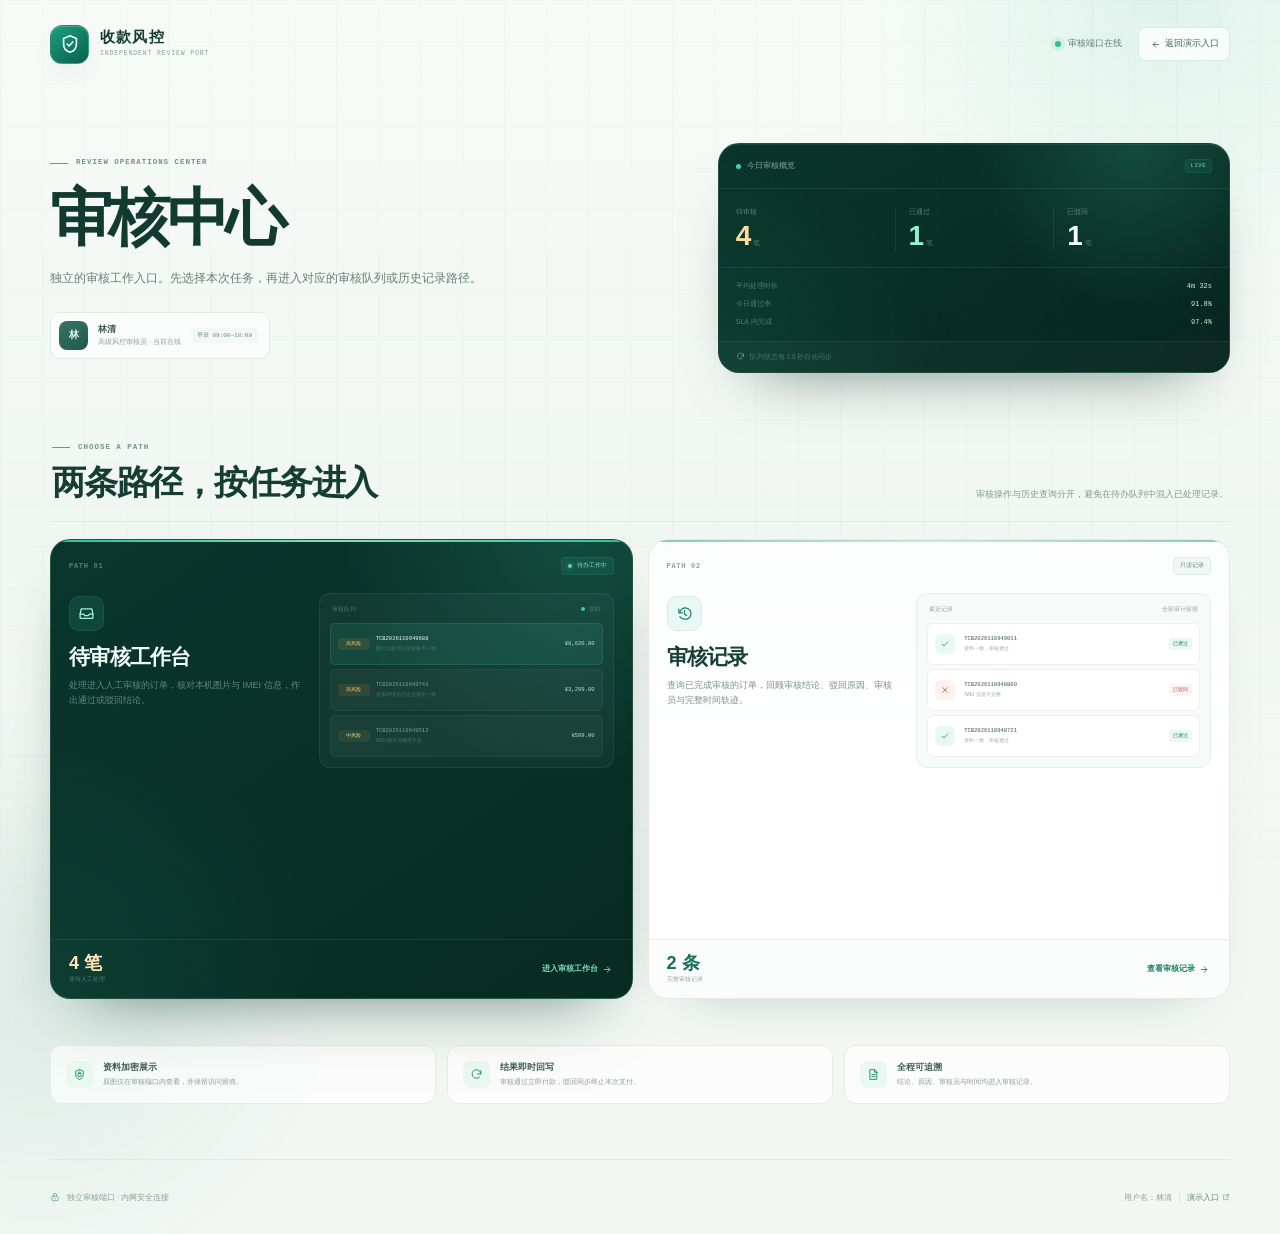
==== commit 35decbbf: "Add review center with queue and records paths" ====
--- a/review.html
+++ b/review.html
@@ -3,227 +3,158 @@
 <head>
   <meta charset="utf-8">
   <meta name="viewport" content="width=device-width, initial-scale=1">
-  <meta name="theme-color" content="#0b2b26">
-  <title>人工审核台 · 收款风控</title>
-  <link rel="stylesheet" href="assets/styles.css">
+  <meta name="theme-color" content="#082f27">
+  <title>审核中心 · 收款风控独立审核端口</title>
+  <link rel="stylesheet" href="assets/review-home.css">
 </head>
-<body class="admin-page">
-  <div class="admin-shell">
-    <aside class="admin-sidebar">
-      <a class="admin-brand" href="review.html" aria-label="收款风控审核台首页">
-        <span class="brand-symbol" data-icon="shield-check"></span>
-        <span class="brand-copy">
-          <strong>收款风控</strong>
-          <small>TRUST REVIEW</small>
-        </span>
-      </a>
+<body class="review-home">
+  <div class="rh-ambient rh-ambient--a" aria-hidden="true"></div>
+  <div class="rh-ambient rh-ambient--b" aria-hidden="true"></div>
 
-      <div class="port-badge">
-        <span class="port-live-dot"></span>
-        独立审核端口
+  <header class="rh-nav">
+    <a class="rh-brand" href="review.html" aria-label="审核中心首页">
+      <span class="rh-brand-mark" data-icon="shield-check"></span>
+      <span class="rh-brand-copy">
+        <strong>收款风控</strong>
+        <small>INDEPENDENT REVIEW PORT</small>
+      </span>
+    </a>
+    <div class="rh-nav-right">
+      <span class="rh-online"><i></i>审核端口在线</span>
+      <a class="rh-back" href="index.html"><span data-icon="arrow-left"></span>返回演示入口</a>
+    </div>
+  </header>
+
+  <main class="rh-main">
+    <section class="rh-hero">
+      <div class="rh-hero-copy">
+        <p class="rh-eyebrow"><span></span>REVIEW OPERATIONS CENTER</p>
+        <h1>审核中心</h1>
+        <p class="rh-lead">独立的审核工作入口。先选择本次任务，再进入对应的审核队列或历史记录路径。</p>
+        <div class="rh-identity">
+          <span class="rh-avatar">林</span>
+          <div><strong>林清</strong><span>高级风控审核员 · 当前在线</span></div>
+          <span class="rh-shift">早班 09:00–18:00</span>
+        </div>
       </div>
 
-      <nav class="side-nav" aria-label="主导航">
-        <p class="side-label">审核工作台</p>
-        <button class="side-link is-active" type="button" data-nav="review">
-          <span class="side-link-icon" data-icon="inbox"></span>
-          <span>人工审核</span>
-          <span class="side-count" id="sidePendingCount">0</span>
-        </button>
-        <button class="side-link" type="button" data-nav="risk">
-          <span class="side-link-icon" data-icon="alert-triangle"></span>
-          <span>风险订单</span>
-          <span class="nav-dot"></span>
-        </button>
-        <button class="side-link" type="button" data-nav="records">
-          <span class="side-link-icon" data-icon="history"></span>
-          <span>审核记录</span>
-        </button>
+      <aside class="rh-board" aria-label="今日审核概览">
+        <div class="rh-board-head">
+          <span><i></i>今日审核概览</span>
+          <span class="rh-live">LIVE</span>
+        </div>
+        <div class="rh-board-counts">
+          <div><span>待审核</span><strong data-count="pending">4</strong><small>笔</small></div>
+          <div><span>已通过</span><strong data-count="approved">1</strong><small>笔</small></div>
+          <div><span>已驳回</span><strong data-count="rejected">1</strong><small>笔</small></div>
+        </div>
+        <div class="rh-board-meta">
+          <div><span>平均处理时长</span><b>4m 32s</b></div>
+          <div><span>今日通过率</span><b>91.8%</b></div>
+          <div><span>SLA 内完成</span><b>97.4%</b></div>
+        </div>
+        <div class="rh-board-foot"><span data-icon="refresh"></span>队列状态每 1.8 秒自动同步</div>
+      </aside>
+    </section>
 
-        <p class="side-label side-label--spaced">策略与管理</p>
-        <button class="side-link" type="button" data-nav="rules">
-          <span class="side-link-icon" data-icon="sliders"></span>
-          <span>风控规则</span>
-        </button>
-        <button class="side-link" type="button" data-nav="team">
-          <span class="side-link-icon" data-icon="users"></span>
-          <span>审核团队</span>
-        </button>
-      </nav>
-
-      <div class="side-quality">
-        <div class="quality-head">
-          <span>今日审核质量</span>
-          <span data-icon="activity"></span>
+    <section class="rh-paths" id="paths" aria-labelledby="pathsTitle">
+      <header class="rh-section-head">
+        <div>
+          <p class="rh-eyebrow"><span></span>CHOOSE A PATH</p>
+          <h2 id="pathsTitle">两条路径，按任务进入</h2>
         </div>
-        <strong>98.6<small>%</small></strong>
-        <div class="quality-bars" aria-hidden="true">
-          <span style="height: 32%"></span><span style="height: 53%"></span><span style="height: 44%"></span><span style="height: 69%"></span><span style="height: 58%"></span><span style="height: 78%"></span><span style="height: 92%"></span>
-        </div>
-        <p>较昨日提升 <span>0.8%</span></p>
-      </div>
-
-      <div class="sidebar-user">
-        <span class="reviewer-avatar">林</span>
-        <div>
-          <strong>林清</strong>
-          <span>高级风控审核员</span>
-        </div>
-        <button class="side-more" type="button" aria-label="更多账户选项" data-icon="more"></button>
-      </div>
-    </aside>
-
-    <div class="admin-workspace">
-      <header class="admin-topbar">
-        <div class="topbar-environment">
-          <span class="environment-dot"></span>
-          <span class="env-label">独立审核端口</span>
-          <span class="environment-divider">/</span>
-          <span class="env-extra">内网安全连接</span>
-        </div>
-        <div class="topbar-actions">
-          <label class="global-search">
-            <span data-icon="search"></span>
-            <input id="globalSearch" type="search" placeholder="搜索订单号 / 审核单号" autocomplete="off">
-            <kbd>⌘ K</kbd>
-          </label>
-          <button class="apply-new-case" id="newSubmittedCase" type="button" title="模拟用户从支付页提交资料">
-            <span data-icon="upload"></span>
-            <span class="utility-label">模拟新提交</span>
-          </button>
-          <button class="topbar-icon" id="notificationButton" type="button" aria-label="审核通知">
-            <span data-icon="bell"></span>
-            <i class="notification-dot"></i>
-          </button>
-          <span class="topbar-online"><i></i>审核在线</span>
-        </div>
+        <p>审核操作与历史查询分开，避免在待办队列中混入已处理记录。</p>
       </header>
 
-      <main class="admin-content">
-        <section class="admin-heading">
-          <div class="admin-heading-copy">
-            <p class="admin-eyebrow">MANUAL REVIEW · REAL-TIME QUEUE</p>
-            <h1>人工审核台</h1>
-            <p>核对本机照片与 IMEI 信息，审核通过后立即执行付款；驳回将终止本次支付流程。</p>
+      <div class="rh-path-grid">
+        <a class="rh-path rh-path--queue" href="review-queue.html">
+          <div class="rh-path-top">
+            <span class="rh-path-index">PATH 01</span>
+            <span class="rh-path-status"><i></i>待办工作中</span>
           </div>
-          <div class="admin-metrics">
-            <article class="admin-metric">
-              <span class="metric-icon metric-icon--amber" data-icon="clock"></span>
-              <div><span>待审核</span><strong id="metricPending">0<small>笔</small></strong></div>
-            </article>
-            <article class="admin-metric">
-              <span class="metric-icon metric-icon--mint" data-icon="activity"></span>
-              <div><span>平均处理时长</span><strong>4m 32s</strong></div>
-            </article>
-            <article class="admin-metric">
-              <span class="metric-icon metric-icon--ink" data-icon="shield-check"></span>
-              <div><span>今日通过率</span><strong>91.8<small>%</small></strong></div>
-            </article>
+          <div class="rh-path-body">
+            <div class="rh-path-copy">
+              <span class="rh-path-icon" data-icon="inbox"></span>
+              <h3>待审核工作台</h3>
+              <p>处理进入人工审核的订单，核对本机图片与 IMEI 信息，作出通过或驳回结论。</p>
+            </div>
+            <div class="rh-queue-preview" aria-hidden="true">
+              <div class="rh-preview-head"><span>审核队列</span><span><i></i>实时</span></div>
+              <div class="rh-preview-row is-active">
+                <span class="rh-preview-risk">高风险</span>
+                <div><strong>TCB2026110949688</strong><small>图片信息与订单设备不一致</small></div>
+                <em>¥8,620.00</em>
+              </div>
+              <div class="rh-preview-row">
+                <span class="rh-preview-risk">高风险</span>
+                <div><strong>TCB2026110949741</strong><small>设备环境与历史交易不一致</small></div>
+                <em>¥3,299.00</em>
+              </div>
+              <div class="rh-preview-row">
+                <span class="rh-preview-risk rh-preview-risk--medium">中风险</span>
+                <div><strong>TCB2026110949512</strong><small>IMEI 图片清晰度不足</small></div>
+                <em>¥599.00</em>
+              </div>
+            </div>
           </div>
-        </section>
+          <div class="rh-path-foot">
+            <div><strong><span data-count="pending">4</span> 笔</strong><span>等待人工处理</span></div>
+            <span class="rh-path-cta">进入审核工作台 <span data-icon="arrow-right"></span></span>
+          </div>
+        </a>
 
-        <section class="review-workbench" aria-label="人工审核工作区">
-          <aside class="queue-panel">
-            <header class="queue-header">
-              <div>
-                <div class="queue-title-line">
-                  <h2>审核队列</h2>
-                  <span class="live-tag"><i></i>实时</span>
-                </div>
-                <p>优先展示高风险与等待较久的订单</p>
+        <a class="rh-path rh-path--records" href="review-records.html">
+          <div class="rh-path-top">
+            <span class="rh-path-index">PATH 02</span>
+            <span class="rh-path-status rh-path-status--quiet">只读记录</span>
+          </div>
+          <div class="rh-path-body">
+            <div class="rh-path-copy">
+              <span class="rh-path-icon" data-icon="history"></span>
+              <h3>审核记录</h3>
+              <p>查询已完成审核的订单，回顾审核结论、驳回原因、审核员与完整时间轨迹。</p>
+            </div>
+            <div class="rh-records-preview" aria-hidden="true">
+              <div class="rh-preview-head"><span>最近记录</span><span>全部审计留痕</span></div>
+              <div class="rh-record-row">
+                <span class="rh-record-mark is-approved"><span data-icon="check"></span></span>
+                <div><strong>TCB2026110949011</strong><small>资料一致，审核通过</small></div>
+                <span class="rh-record-result">已通过</span>
               </div>
-              <button class="queue-refresh" id="refreshQueue" type="button" aria-label="刷新审核队列">
-                <span data-icon="refresh"></span>
-              </button>
-            </header>
+              <div class="rh-record-row">
+                <span class="rh-record-mark is-rejected"><span data-icon="x"></span></span>
+                <div><strong>TCB2026110948809</strong><small>IMEI 信息不完整</small></div>
+                <span class="rh-record-result is-rejected">已驳回</span>
+              </div>
+              <div class="rh-record-row">
+                <span class="rh-record-mark is-approved"><span data-icon="check"></span></span>
+                <div><strong>TCB2026110948721</strong><small>资料一致，审核通过</small></div>
+                <span class="rh-record-result">已通过</span>
+              </div>
+            </div>
+          </div>
+          <div class="rh-path-foot">
+            <div><strong><span data-record-total>2</span> 条</strong><span>完整审核记录</span></div>
+            <span class="rh-path-cta">查看审核记录 <span data-icon="arrow-right"></span></span>
+          </div>
+        </a>
+      </div>
+    </section>
 
-            <div class="queue-tabs" role="tablist" aria-label="按审核状态筛选">
-              <button class="queue-tab is-active" type="button" role="tab" aria-selected="true" data-filter="pending">
-                待审核 <span id="pendingTabCount">0</span>
-              </button>
-              <button class="queue-tab" type="button" role="tab" aria-selected="false" data-filter="approved">
-                已通过 <span id="approvedTabCount">0</span>
-              </button>
-              <button class="queue-tab" type="button" role="tab" aria-selected="false" data-filter="rejected">
-                已驳回 <span id="rejectedTabCount">0</span>
-              </button>
-            </div>
+    <section class="rh-principles" aria-label="审核端能力">
+      <article><span data-icon="shield-lock"></span><div><strong>资料加密展示</strong><p>原图仅在审核端口内查看，并保留访问留痕。</p></div></article>
+      <article><span data-icon="refresh"></span><div><strong>结果即时回写</strong><p>审核通过立即付款，驳回同步终止本次支付。</p></div></article>
+      <article><span data-icon="file-text"></span><div><strong>全程可追溯</strong><p>结论、原因、审核员与时间均进入审核记录。</p></div></article>
+    </section>
+  </main>
 
-            <label class="queue-search">
-              <span data-icon="search"></span>
-              <input id="queueSearch" type="search" placeholder="搜索队列" autocomplete="off">
-            </label>
-
-            <div class="queue-list" id="queueList" role="list" aria-live="polite"></div>
-
-            <footer class="queue-footer">
-              <span><i></i>队列状态已同步</span>
-              <button type="button" id="queueHelp">快捷键 <kbd>?</kbd></button>
-            </footer>
-          </aside>
-
-          <section class="case-panel" id="casePanel" aria-label="审核详情" aria-live="polite">
-            <div class="case-loading">
-              <span class="spinner"></span>
-              正在载入审核资料…
-            </div>
-          </section>
-        </section>
-      </main>
-    </div>
-  </div>
-
-  <dialog class="admin-dialog" id="decisionDialog" aria-labelledby="decisionDialogTitle">
-    <div class="admin-dialog-body">
-      <div class="dialog-icon" id="decisionDialogIcon"><span data-icon="check"></span></div>
-      <p class="dialog-eyebrow" id="decisionDialogEyebrow">APPROVE &amp; PAY</p>
-      <h2 id="decisionDialogTitle">确认审核通过？</h2>
-      <p class="dialog-lead" id="decisionDialogLead">通过后将立即执行付款，此操作无法撤销。</p>
-      <div class="dialog-order-summary">
-        <div><span>订单号</span><strong id="dialogOrderNo">TCB2026110949852</strong></div>
-        <div><span>支付金额</span><strong id="dialogAmount">¥1,683.00</strong></div>
-      </div>
-      <div class="dialog-reason is-hidden" id="dialogRejectReason">
-        <span>驳回原因</span>
-        <strong>—</strong>
-      </div>
-      <label class="dialog-field">
-        <span>审核备注 <em>选填</em></span>
-        <textarea id="reviewerNote" rows="3" placeholder="补充说明审核判断，仅内部可见"></textarea>
-      </label>
-      <div class="admin-dialog-actions">
-        <button class="admin-btn admin-btn--secondary" type="button" id="cancelDecision">取消</button>
-        <button class="admin-btn admin-btn--primary" type="button" id="confirmDecision">确认通过并付款</button>
-      </div>
-    </div>
-  </dialog>
-
-  <dialog class="image-dialog" id="imageDialog" aria-labelledby="imageDialogTitle">
-    <header class="image-dialog-header">
-      <div>
-        <p>EVIDENCE ORIGINAL</p>
-        <h2 id="imageDialogTitle">本机图片</h2>
-      </div>
-      <div class="image-dialog-tools">
-        <span id="imageDimensions">原始画质 · 已加密</span>
-        <button type="button" id="closeImageDialog" aria-label="关闭原图">
-          <span data-icon="x"></span>
-        </button>
-      </div>
-    </header>
-    <div class="image-dialog-stage">
-      <img id="imageDialogImage" alt="核验资料原图">
-    </div>
-    <footer class="image-dialog-footer">
-      <div><i></i>审核资料仅限本次核验使用，请勿截屏外传</div>
-      <button type="button" id="approveFromImage">通过并付款</button>
-    </footer>
-  </dialog>
-
-  <div class="admin-toast" id="adminToast" role="status" aria-live="polite"></div>
+  <footer class="rh-footer">
+    <div><span data-icon="lock"></span>独立审核端口 · 内网安全连接</div>
+    <div><span>用户名：林清</span><span class="rh-footer-sep"></span><a href="index.html">演示入口 <span data-icon="external"></span></a></div>
+  </footer>
 
   <script src="assets/icons.js"></script>
   <script src="assets/store.js"></script>
-  <script src="assets/admin.js"></script>
+  <script src="assets/review-home.js"></script>
 </body>
 </html>
--- a/assets/review-home.css
+++ b/assets/review-home.css
@@ -0,0 +1,691 @@
+:root {
+  --rh-ink: #11362d;
+  --rh-ink-soft: #426258;
+  --rh-muted: #7d938a;
+  --rh-line: #dbe9e3;
+  --rh-surface: #fff;
+  --rh-canvas: #f2f7f4;
+  --rh-mint: #1aaa86;
+  --rh-mint-deep: #0b7962;
+  --rh-mint-soft: #e7f8f1;
+  --rh-dark: #092f27;
+  --rh-dark-soft: #0d3f34;
+  --rh-amber: #9c671c;
+  --rh-red: #a65348;
+  --rh-font: "PingFang SC", "Hiragino Sans GB", "Microsoft YaHei", "Noto Sans SC", -apple-system, BlinkMacSystemFont, "Segoe UI", sans-serif;
+  --rh-mono: "SFMono-Regular", Menlo, Consolas, "Liberation Mono", monospace;
+}
+
+*,
+*::before,
+*::after { box-sizing: border-box; }
+
+html { scroll-behavior: smooth; }
+
+body {
+  min-height: 100svh;
+  margin: 0;
+  color: var(--rh-ink);
+  background: var(--rh-canvas);
+  font-family: var(--rh-font);
+  font-size: 15px;
+  line-height: 1.55;
+  -webkit-font-smoothing: antialiased;
+  text-rendering: optimizeLegibility;
+}
+
+body.review-home { overflow-x: hidden; }
+
+a { color: inherit; text-decoration: none; }
+p, h1, h2, h3 { margin: 0; }
+svg { display: block; }
+
+.icon-slot {
+  display: inline-flex;
+  flex: 0 0 auto;
+  align-items: center;
+  justify-content: center;
+}
+
+.icon-slot .icon { width: 1em; height: 1em; }
+
+.review-home::before {
+  position: fixed;
+  z-index: -3;
+  inset: 0;
+  background:
+    linear-gradient(rgba(11, 77, 60, 0.022) 1px, transparent 1px),
+    linear-gradient(90deg, rgba(11, 77, 60, 0.022) 1px, transparent 1px),
+    linear-gradient(180deg, #f7fbf8 0%, #f0f6f2 62%, #f5f9f6 100%);
+  background-size: 42px 42px, 42px 42px, auto;
+  content: "";
+  pointer-events: none;
+  mask-image: linear-gradient(to bottom, black, black 82%, transparent);
+}
+
+.rh-ambient {
+  position: fixed;
+  z-index: -2;
+  width: 620px;
+  height: 620px;
+  border-radius: 50%;
+  pointer-events: none;
+}
+
+.rh-ambient--a {
+  top: -320px;
+  right: -190px;
+  background: radial-gradient(circle, rgba(44, 190, 152, 0.12), transparent 68%);
+}
+
+.rh-ambient--b {
+  bottom: -390px;
+  left: -270px;
+  background: radial-gradient(circle, rgba(12, 117, 92, 0.09), transparent 68%);
+}
+
+.rh-nav {
+  position: relative;
+  z-index: 10;
+  display: flex;
+  width: min(calc(100% - 48px), 1180px);
+  height: 88px;
+  align-items: center;
+  justify-content: space-between;
+  gap: 24px;
+  margin: 0 auto;
+}
+
+.rh-brand { display: inline-flex; align-items: center; gap: 11px; }
+
+.rh-brand-mark {
+  display: grid;
+  width: 39px;
+  height: 39px;
+  place-items: center;
+  color: #eafff8;
+  background: linear-gradient(145deg, #1e9e80, #08604e);
+  border: 1px solid rgba(255, 255, 255, 0.14);
+  border-radius: 12px;
+  box-shadow: 0 10px 25px -15px rgba(5, 77, 60, 0.7), inset 0 1px 0 rgba(255, 255, 255, 0.17);
+  font-size: 22px;
+}
+
+.rh-brand-copy strong {
+  display: block;
+  color: #173d33;
+  font-size: 15px;
+  font-weight: 750;
+  letter-spacing: 0.08em;
+  line-height: 1.2;
+}
+
+.rh-brand-copy small {
+  display: block;
+  margin-top: 3px;
+  color: #8ba098;
+  font-family: var(--rh-mono);
+  font-size: 6.5px;
+  letter-spacing: 0.13em;
+}
+
+.rh-nav-right { display: flex; align-items: center; gap: 16px; }
+
+.rh-online {
+  display: inline-flex;
+  align-items: center;
+  gap: 7px;
+  color: #638177;
+  font-size: 9px;
+}
+
+.rh-online i {
+  width: 6px;
+  height: 6px;
+  background: #2ebc96;
+  border-radius: 50%;
+  box-shadow: 0 0 0 4px rgba(46, 188, 150, 0.1);
+}
+
+.rh-back {
+  display: inline-flex;
+  min-height: 34px;
+  align-items: center;
+  gap: 5px;
+  padding: 0 10px;
+  color: #42635a;
+  background: rgba(255, 255, 255, 0.74);
+  border: 1px solid #dfeae5;
+  border-radius: 9px;
+  font-size: 8.5px;
+}
+
+.rh-back:hover { background: #fff; border-color: #bdd9ce; }
+.rh-back .icon-slot { font-size: 11px; }
+
+.rh-main {
+  width: min(calc(100% - 48px), 1180px);
+  margin: 0 auto;
+}
+
+.rh-hero {
+  display: grid;
+  grid-template-columns: minmax(0, 1fr) minmax(410px, 0.84fr);
+  gap: 58px;
+  align-items: center;
+  min-height: 350px;
+  padding: 44px 0 54px;
+}
+
+.rh-eyebrow {
+  display: flex;
+  align-items: center;
+  gap: 8px;
+  color: #759189;
+  font-family: var(--rh-mono);
+  font-size: 7.5px;
+  font-weight: 650;
+  letter-spacing: 0.13em;
+}
+
+.rh-eyebrow > span { width: 18px; height: 1px; background: #30b28e; }
+
+.rh-hero h1 {
+  margin-top: 15px;
+  color: #123a31;
+  font-size: clamp(44px, 5vw, 62px);
+  font-weight: 760;
+  letter-spacing: -0.06em;
+  line-height: 1.1;
+}
+
+.rh-lead {
+  max-width: 500px;
+  margin-top: 16px;
+  color: #657f75;
+  font-size: 12px;
+  line-height: 1.8;
+}
+
+.rh-identity {
+  display: flex;
+  width: fit-content;
+  align-items: center;
+  gap: 10px;
+  padding: 8px 11px 8px 8px;
+  margin-top: 22px;
+  background: rgba(255, 255, 255, 0.68);
+  border: 1px solid #e0ebe6;
+  border-radius: 10px;
+}
+
+.rh-avatar {
+  display: grid;
+  width: 29px;
+  height: 29px;
+  flex: 0 0 auto;
+  place-items: center;
+  color: #eafff8;
+  background: linear-gradient(145deg, #397363, #1e594a);
+  border-radius: 8px;
+  font-size: 10px;
+  font-weight: 600;
+}
+
+.rh-identity div { min-width: 0; }
+.rh-identity strong { display: block; color: #315247; font-size: 8.5px; font-weight: 600; }
+.rh-identity div span { display: block; margin-top: 1px; color: #8ca098; font-size: 7px; }
+.rh-shift { padding: 3px 6px; color: #728b82; background: #f2f8f5; border-radius: 4px; font-family: var(--rh-mono); font-size: 6px; white-space: nowrap; }
+
+.rh-board {
+  position: relative;
+  overflow: hidden;
+  color: #d7eee7;
+  background:
+    radial-gradient(circle at 82% 0%, rgba(58, 194, 157, 0.2), transparent 34%),
+    radial-gradient(circle at 0% 100%, rgba(29, 125, 102, 0.18), transparent 38%),
+    linear-gradient(145deg, #0a352b, #07261f);
+  border: 1px solid rgba(197, 239, 226, 0.11);
+  border-radius: 21px;
+  box-shadow: 0 30px 65px -38px rgba(5, 47, 36, 0.62), inset 0 1px 0 rgba(255, 255, 255, 0.07);
+}
+
+.rh-board::before {
+  position: absolute;
+  inset: 0;
+  opacity: 0.05;
+  background-image: radial-gradient(#d8fff3 0.65px, transparent 0.65px);
+  background-size: 15px 15px;
+  content: "";
+  pointer-events: none;
+}
+
+.rh-board-head {
+  position: relative;
+  z-index: 1;
+  display: flex;
+  min-height: 45px;
+  align-items: center;
+  justify-content: space-between;
+  padding: 0 17px;
+  border-bottom: 1px solid rgba(209, 243, 233, 0.08);
+  color: rgba(209, 239, 230, 0.62);
+  font-size: 8px;
+}
+
+.rh-board-head > span:first-child { display: inline-flex; align-items: center; gap: 6px; }
+.rh-board-head i { width: 5px; height: 5px; background: #48d0ae; border-radius: 50%; }
+
+.rh-live {
+  padding: 2px 5px;
+  color: #71dbc0;
+  background: rgba(38, 173, 137, 0.11);
+  border: 1px solid rgba(91, 210, 178, 0.1);
+  border-radius: 4px;
+  font-family: var(--rh-mono);
+  font-size: 5.5px;
+  letter-spacing: 0.1em;
+}
+
+.rh-board-counts {
+  position: relative;
+  z-index: 1;
+  display: grid;
+  grid-template-columns: repeat(3, 1fr);
+  padding: 18px 17px 16px;
+}
+
+.rh-board-counts > div { padding: 0 13px; border-left: 1px solid rgba(205, 240, 230, 0.08); }
+.rh-board-counts > div:first-child { padding-left: 0; border-left: 0; }
+
+.rh-board-counts span { display: block; color: rgba(188, 224, 213, 0.45); font-size: 7px; }
+
+.rh-board-counts strong {
+  display: inline-block;
+  margin-top: 4px;
+  color: #f0fff9;
+  font-family: "DIN Alternate", var(--rh-font);
+  font-size: 28px;
+  font-weight: 700;
+  letter-spacing: -0.04em;
+  line-height: 1;
+}
+
+.rh-board-counts > div:first-child strong { color: #ffdca0; }
+.rh-board-counts > div:nth-child(2) strong { color: #97efd5; }
+.rh-board-counts small { margin-left: 3px; color: rgba(190, 227, 216, 0.4); font-size: 6.5px; }
+
+.rh-board-meta {
+  position: relative;
+  z-index: 1;
+  display: grid;
+  gap: 7px;
+  padding: 13px 17px;
+  border-top: 1px solid rgba(205, 240, 230, 0.07);
+}
+
+.rh-board-meta div { display: flex; align-items: center; justify-content: space-between; color: rgba(188, 224, 213, 0.4); font-size: 7px; }
+.rh-board-meta b { color: #caece1; font-family: var(--rh-mono); font-size: 7px; font-weight: 500; }
+
+.rh-board-foot {
+  position: relative;
+  z-index: 1;
+  display: flex;
+  align-items: center;
+  gap: 5px;
+  padding: 10px 17px;
+  color: rgba(164, 213, 198, 0.36);
+  background: rgba(255, 255, 255, 0.025);
+  border-top: 1px solid rgba(205, 240, 230, 0.06);
+  font-size: 6.5px;
+}
+
+.rh-board-foot .icon-slot { color: #4db99e; font-size: 9px; }
+
+.rh-paths { padding: 4px 0 46px; }
+
+.rh-section-head {
+  display: flex;
+  align-items: flex-end;
+  justify-content: space-between;
+  gap: 32px;
+  padding: 0 2px 19px;
+  border-bottom: 1px solid #dfeae5;
+}
+
+.rh-section-head h2 {
+  margin-top: 8px;
+  color: #153d32;
+  font-size: clamp(27px, 3vw, 34px);
+  font-weight: 750;
+  letter-spacing: -0.045em;
+  line-height: 1.2;
+}
+
+.rh-section-head > p {
+  color: #859991;
+  font-size: 9px;
+  line-height: 1.7;
+  text-align: right;
+}
+
+.rh-path-grid {
+  display: grid;
+  grid-template-columns: repeat(2, minmax(0, 1fr));
+  gap: 15px;
+  padding-top: 17px;
+}
+
+.rh-path {
+  position: relative;
+  display: flex;
+  min-height: 460px;
+  flex-direction: column;
+  overflow: hidden;
+  border: 1px solid #e0ebe6;
+  border-radius: 20px;
+  box-shadow: 0 24px 55px -44px rgba(9, 64, 50, 0.42);
+  transition: transform 190ms ease, border-color 190ms ease, box-shadow 190ms ease;
+}
+
+.rh-path:hover {
+  transform: translateY(-4px);
+  box-shadow: 0 30px 58px -38px rgba(8, 72, 55, 0.36);
+}
+
+.rh-path--queue {
+  color: #dff7ef;
+  background:
+    radial-gradient(circle at 91% 0%, rgba(56, 192, 155, 0.19), transparent 34%),
+    radial-gradient(circle at 0% 100%, rgba(31, 132, 108, 0.16), transparent 37%),
+    linear-gradient(145deg, #0a362c, #082b23);
+  border-color: rgba(201, 241, 229, 0.13);
+  box-shadow: 0 32px 65px -38px rgba(7, 48, 37, 0.63);
+}
+
+.rh-path--queue:hover { border-color: rgba(109, 218, 187, 0.27); }
+
+.rh-path--records {
+  background: linear-gradient(180deg, #fbfdfc, #fff 50%);
+}
+
+.rh-path--records:hover { border-color: #b8dacc; }
+
+.rh-path--queue::before,
+.rh-path--records::before {
+  position: absolute;
+  z-index: 2;
+  top: 0;
+  right: 0;
+  left: 0;
+  height: 2px;
+  content: "";
+}
+
+.rh-path--queue::before { background: linear-gradient(90deg, #2cc09b, #83dec3, #2cc09b); }
+.rh-path--records::before { background: linear-gradient(90deg, #8ac8b6, #c9e8de, #8ac8b6); }
+
+.rh-path-top {
+  display: flex;
+  align-items: center;
+  justify-content: space-between;
+  gap: 12px;
+  padding: 17px 18px 0;
+}
+
+.rh-path-index { font-family: var(--rh-mono); font-size: 7px; font-weight: 650; letter-spacing: 0.1em; }
+.rh-path--queue .rh-path-index { color: rgba(180, 222, 210, 0.45); }
+.rh-path--records .rh-path-index { color: #92a69f; }
+
+.rh-path-status {
+  display: inline-flex;
+  align-items: center;
+  gap: 5px;
+  padding: 3px 6px;
+  color: #80e1c5;
+  background: rgba(66, 197, 162, 0.1);
+  border: 1px solid rgba(103, 216, 185, 0.1);
+  border-radius: 4px;
+  font-size: 6px;
+}
+
+.rh-path-status i { width: 4px; height: 4px; background: #55d7b6; border-radius: 50%; box-shadow: 0 0 0 3px rgba(85, 215, 182, 0.08); }
+.rh-path-status--quiet { color: #66887d; background: #f0f7f4; border-color: #e0ece6; }
+
+.rh-path-body {
+  display: grid;
+  grid-template-columns: minmax(0, 0.88fr) minmax(210px, 1.12fr);
+  gap: 18px;
+  padding: 18px 18px 14px;
+  align-items: start;
+}
+
+.rh-path-copy { padding-top: 3px; }
+
+.rh-path-icon {
+  display: grid;
+  width: 35px;
+  height: 35px;
+  place-items: center;
+  margin-bottom: 13px;
+  border-radius: 10px;
+  font-size: 17px;
+}
+
+.rh-path--queue .rh-path-icon { color: #a4f3dd; background: rgba(54, 185, 149, 0.14); border: 1px solid rgba(102, 216, 185, 0.1); }
+.rh-path--records .rh-path-icon { color: #1b846d; background: #e9f8f2; border: 1px solid #d6eee5; }
+
+.rh-path-copy h3 { font-size: 21px; font-weight: 720; letter-spacing: -0.035em; line-height: 1.25; }
+.rh-path--queue .rh-path-copy h3 { color: #f1fff9; }
+.rh-path--records .rh-path-copy h3 { color: #173f34; }
+
+.rh-path-copy p { margin-top: 8px; font-size: 9px; line-height: 1.7; }
+.rh-path--queue .rh-path-copy p { color: rgba(192, 227, 216, 0.48); }
+.rh-path--records .rh-path-copy p { color: #7c9189; }
+
+.rh-queue-preview,
+.rh-records-preview {
+  display: grid;
+  gap: 4px;
+  padding: 10px;
+  border-radius: 11px;
+}
+
+.rh-queue-preview { background: rgba(255, 255, 255, 0.035); border: 1px solid rgba(199, 238, 226, 0.075); }
+.rh-records-preview { background: #f6faf8; border: 1px solid #e7efeb; }
+
+.rh-preview-head {
+  display: flex;
+  align-items: center;
+  justify-content: space-between;
+  gap: 8px;
+  padding: 1px 2px 5px;
+  font-size: 6px;
+}
+
+.rh-queue-preview .rh-preview-head { color: rgba(180, 220, 209, 0.36); }
+.rh-records-preview .rh-preview-head { color: #93a59e; }
+.rh-preview-head > span:last-child { display: inline-flex; align-items: center; gap: 4px; }
+.rh-queue-preview .rh-preview-head i { width: 4px; height: 4px; background: #48c6a5; border-radius: 50%; }
+
+.rh-preview-row {
+  display: grid;
+  min-height: 42px;
+  grid-template-columns: 32px minmax(0, 1fr) auto;
+  align-items: center;
+  gap: 6px;
+  padding: 6px 7px;
+  color: rgba(209, 239, 230, 0.55);
+  background: rgba(255, 255, 255, 0.035);
+  border: 1px solid rgba(222, 248, 240, 0.04);
+  border-radius: 5px;
+}
+
+.rh-preview-row.is-active { color: #e7fff8; background: rgba(54, 186, 151, 0.13); border-color: rgba(99, 211, 180, 0.13); }
+
+.rh-preview-risk {
+  padding: 2px 3px;
+  color: #f3c581;
+  background: rgba(216, 143, 43, 0.13);
+  border-radius: 3px;
+  font-size: 5px;
+  text-align: center;
+  white-space: nowrap;
+}
+
+.rh-preview-risk--medium { color: #ebd19d; background: rgba(197, 155, 79, 0.1); }
+.rh-preview-row div { min-width: 0; }
+.rh-preview-row strong { display: block; overflow: hidden; font-family: var(--rh-mono); font-size: 5.5px; font-weight: 500; text-overflow: ellipsis; white-space: nowrap; }
+.rh-preview-row small { display: block; overflow: hidden; margin-top: 1px; color: rgba(176, 214, 203, 0.34); font-size: 5px; text-overflow: ellipsis; white-space: nowrap; }
+.rh-preview-row em { color: #b9e6d9; font-family: var(--rh-mono); font-size: 5.5px; font-style: normal; white-space: nowrap; }
+
+.rh-record-row {
+  display: grid;
+  min-height: 42px;
+  grid-template-columns: 22px minmax(0, 1fr) auto;
+  align-items: center;
+  gap: 7px;
+  padding: 6px 7px;
+  background: #fff;
+  border: 1px solid #e9f0ed;
+  border-radius: 6px;
+}
+
+.rh-record-mark { display: grid; width: 20px; height: 20px; place-items: center; border-radius: 6px; font-size: 10px; }
+.rh-record-mark.is-approved { color: #11836b; background: #e8f8f2; }
+.rh-record-mark.is-rejected { color: #aa584a; background: #fff1ee; }
+.rh-record-row div { min-width: 0; }
+.rh-record-row strong { display: block; overflow: hidden; color: #3a574e; font-family: var(--rh-mono); font-size: 5.5px; font-weight: 500; text-overflow: ellipsis; white-space: nowrap; }
+.rh-record-row small { display: block; overflow: hidden; margin-top: 1px; color: #9baba5; font-size: 5px; text-overflow: ellipsis; white-space: nowrap; }
+.rh-record-result { padding: 2px 4px; color: #167c65; background: #eaf8f2; border-radius: 3px; font-size: 5px; white-space: nowrap; }
+.rh-record-result.is-rejected { color: #a85b4e; background: #fff3f0; }
+
+.rh-path-foot {
+  display: flex;
+  align-items: center;
+  justify-content: space-between;
+  gap: 15px;
+  padding: 14px 18px;
+  margin-top: auto;
+  border-top: 1px solid;
+}
+
+.rh-path--queue .rh-path-foot { border-color: rgba(204, 241, 230, 0.075); }
+.rh-path--records .rh-path-foot { border-color: #e7efeb; background: #fbfdfc; }
+
+.rh-path-foot > div strong { display: block; font-family: "DIN Alternate", var(--rh-font); font-size: 18px; font-weight: 700; line-height: 1; }
+.rh-path-foot > div > span { display: block; margin-top: 3px; font-size: 6px; }
+.rh-path--queue .rh-path-foot > div strong { color: #ffe4b4; }
+.rh-path--queue .rh-path-foot > div > span { color: rgba(190, 225, 215, 0.4); }
+.rh-path--records .rh-path-foot > div strong { color: #1b6f5d; }
+.rh-path--records .rh-path-foot > div > span { color: #94a59f; }
+
+.rh-path-cta { display: inline-flex; align-items: center; gap: 5px; font-size: 8px; font-weight: 600; }
+.rh-path--queue .rh-path-cta { color: #7ce0c2; }
+.rh-path--records .rh-path-cta { color: #187b65; }
+.rh-path-cta .icon-slot { font-size: 11px; transition: transform 160ms ease; }
+.rh-path:hover .rh-path-cta .icon-slot { transform: translateX(3px); }
+
+.rh-principles {
+  display: grid;
+  grid-template-columns: repeat(3, minmax(0, 1fr));
+  gap: 11px;
+  padding: 0 0 55px;
+}
+
+.rh-principles article {
+  display: flex;
+  align-items: flex-start;
+  gap: 10px;
+  padding: 15px;
+  background: rgba(255, 255, 255, 0.65);
+  border: 1px solid #e3ece7;
+  border-radius: 12px;
+}
+
+.rh-principles article > span { display: grid; width: 27px; height: 27px; flex: 0 0 auto; place-items: center; color: #298d76; background: #eaf8f2; border-radius: 7px; font-size: 13px; }
+.rh-principles strong { display: block; color: #3b5a50; font-size: 8.5px; font-weight: 600; }
+.rh-principles p { margin-top: 2px; color: #8b9e97; font-size: 7px; line-height: 1.55; }
+
+.rh-footer {
+  display: flex;
+  width: min(calc(100% - 48px), 1180px);
+  min-height: 75px;
+  align-items: center;
+  justify-content: space-between;
+  gap: 20px;
+  margin: 0 auto;
+  color: #8da099;
+  border-top: 1px solid #dfeae5;
+  font-size: 7.5px;
+}
+
+.rh-footer > div { display: flex; align-items: center; gap: 7px; }
+.rh-footer .icon-slot { color: #639888; font-size: 10px; }
+.rh-footer-sep { width: 1px; height: 9px; background: #d8e5df; }
+.rh-footer a { display: inline-flex; align-items: center; gap: 3px; color: #5c7e73; }
+.rh-footer a:hover { color: #117a63; }
+.rh-footer a .icon-slot { font-size: 8px; }
+
+@media (max-width: 1080px) {
+  .rh-hero { grid-template-columns: minmax(0, 1fr) minmax(370px, 0.82fr); gap: 34px; }
+  .rh-path-body { grid-template-columns: 1fr; gap: 13px; }
+  .rh-path-copy { display: grid; grid-template-columns: 38px 1fr; column-gap: 10px; }
+  .rh-path-icon { grid-row: 1 / 3; margin: 0; }
+  .rh-path-copy h3 { margin-top: 1px; }
+  .rh-path-copy p { grid-column: 2; margin-top: 4px; }
+}
+
+@media (max-width: 820px) {
+  .rh-nav { width: calc(100% - 32px); height: 73px; }
+  .rh-main { width: calc(100% - 32px); }
+  .rh-hero { grid-template-columns: 1fr; gap: 26px; padding: 34px 0 42px; }
+  .rh-board { width: min(100%, 520px); }
+  .rh-section-head { align-items: flex-start; flex-direction: column; gap: 7px; }
+  .rh-section-head > p { text-align: left; }
+  .rh-path-body { grid-template-columns: minmax(0, 0.82fr) minmax(193px, 1.18fr); }
+  .rh-path-copy { display: block; }
+  .rh-path-icon { margin-bottom: 12px; }
+  .rh-path-copy p { margin-top: 7px; }
+  .rh-path-grid { gap: 12px; }
+  .rh-principles { grid-template-columns: 1fr; gap: 8px; }
+  .rh-footer { width: calc(100% - 32px); }
+}
+
+@media (max-width: 650px) {
+  .rh-nav { height: 66px; }
+  .rh-brand-mark { width: 35px; height: 35px; border-radius: 10px; font-size: 20px; }
+  .rh-brand-copy strong { font-size: 13px; }
+  .rh-brand-copy small { font-size: 5.8px; }
+  .rh-online { display: none; }
+  .rh-back { min-height: 31px; padding: 0 8px; font-size: 7.5px; }
+  .rh-hero { padding-top: 27px; }
+  .rh-hero h1 { margin-top: 12px; font-size: 44px; }
+  .rh-lead { margin-top: 13px; font-size: 11px; }
+  .rh-identity { margin-top: 17px; }
+  .rh-shift { display: none; }
+  .rh-board-counts { padding: 15px 14px 14px; }
+  .rh-board-counts > div { padding: 0 9px; }
+  .rh-board-counts strong { font-size: 25px; }
+  .rh-section-head h2 { font-size: 26px; }
+  .rh-path-grid { grid-template-columns: 1fr; }
+  .rh-path { min-height: 0; }
+  .rh-path-body { grid-template-columns: 1fr; }
+  .rh-path-copy { display: grid; grid-template-columns: 38px 1fr; column-gap: 10px; }
+  .rh-path-icon { grid-row: 1 / 3; margin: 0; }
+  .rh-path-copy h3 { margin-top: 1px; font-size: 20px; }
+  .rh-path-copy p { grid-column: 2; margin-top: 4px; font-size: 9px; }
+  .rh-queue-preview, .rh-records-preview { margin-top: 1px; }
+  .rh-path-foot { padding: 12px 15px; }
+  .rh-path-top, .rh-path-body { padding-right: 15px; padding-left: 15px; }
+  .rh-principles article { padding: 13px; }
+  .rh-footer { flex-direction: column; align-items: flex-start; justify-content: center; gap: 7px; padding: 16px 0; min-height: 70px; }
+}
+
+@media (prefers-reduced-motion: reduce) {
+  *, *::before, *::after {
+    scroll-behavior: auto !important;
+    animation-duration: 0.01ms !important;
+    transition-duration: 0.01ms !important;
+  }
+}
